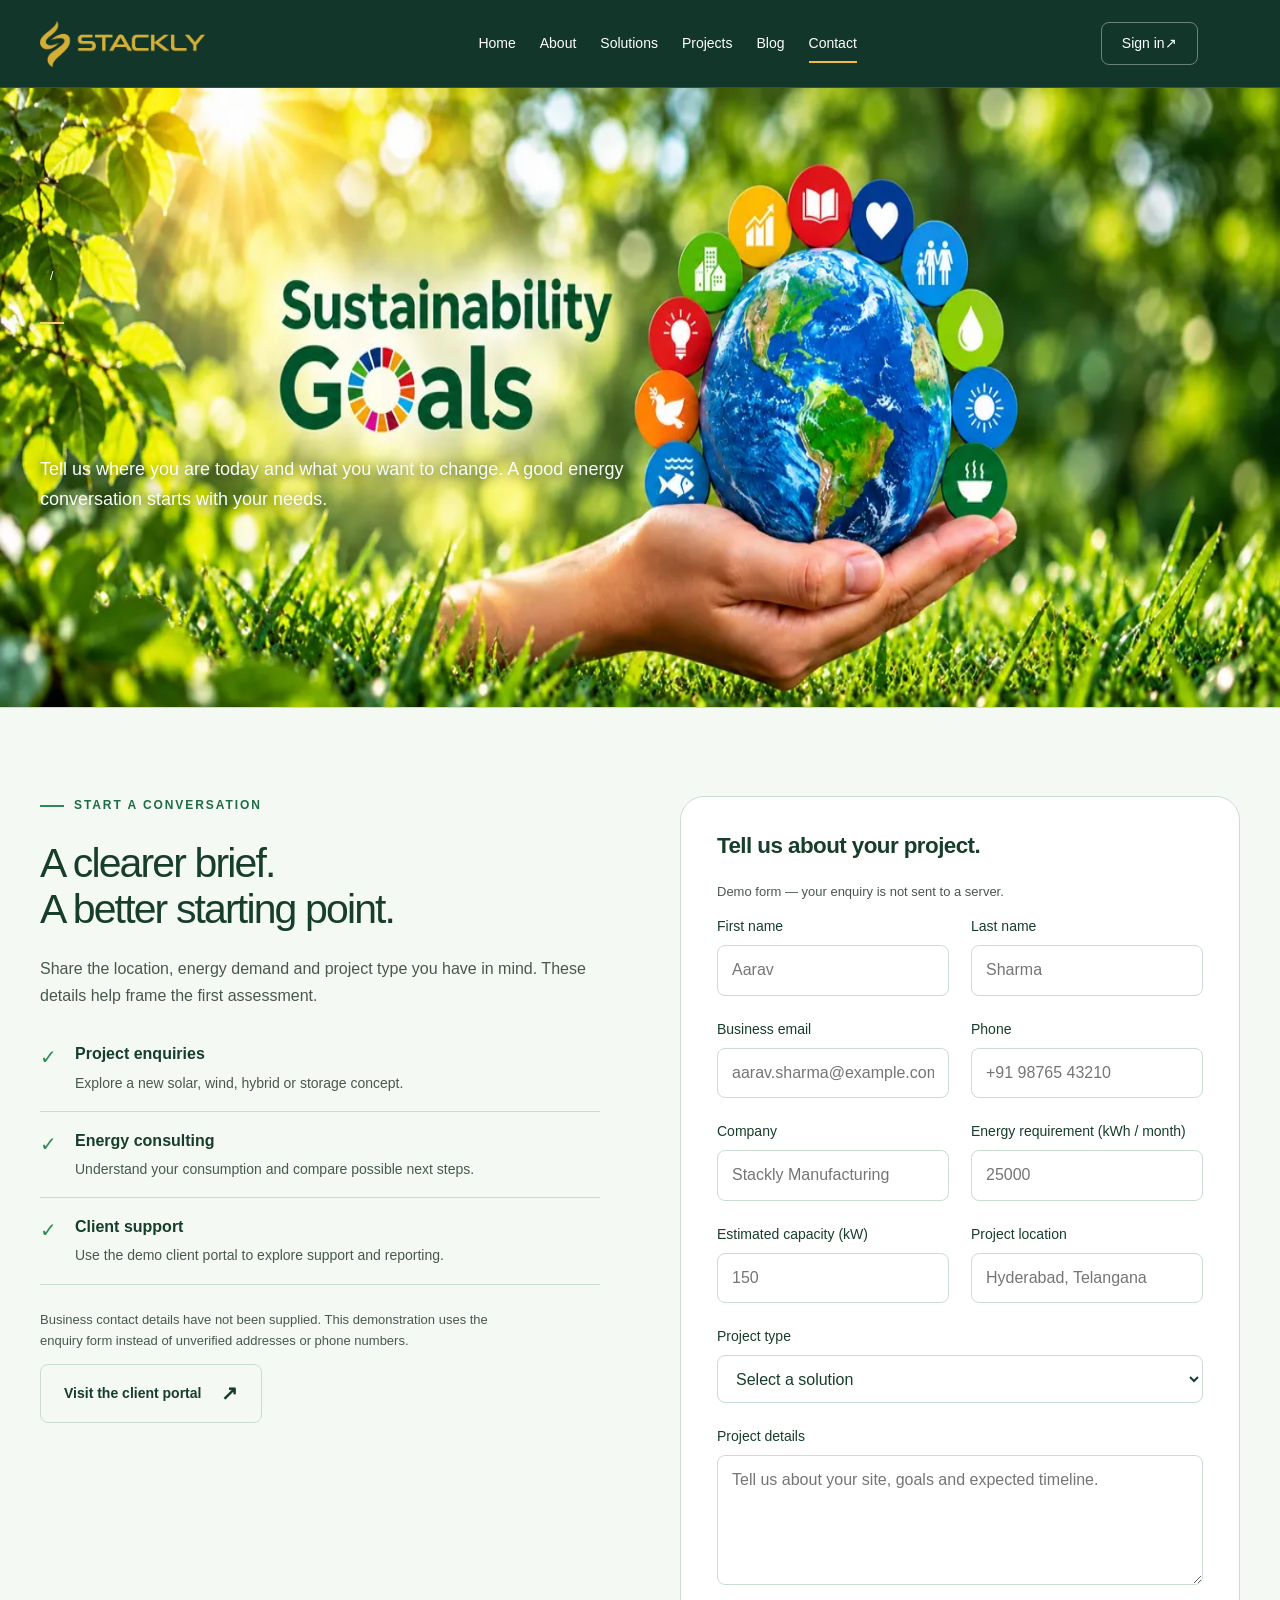
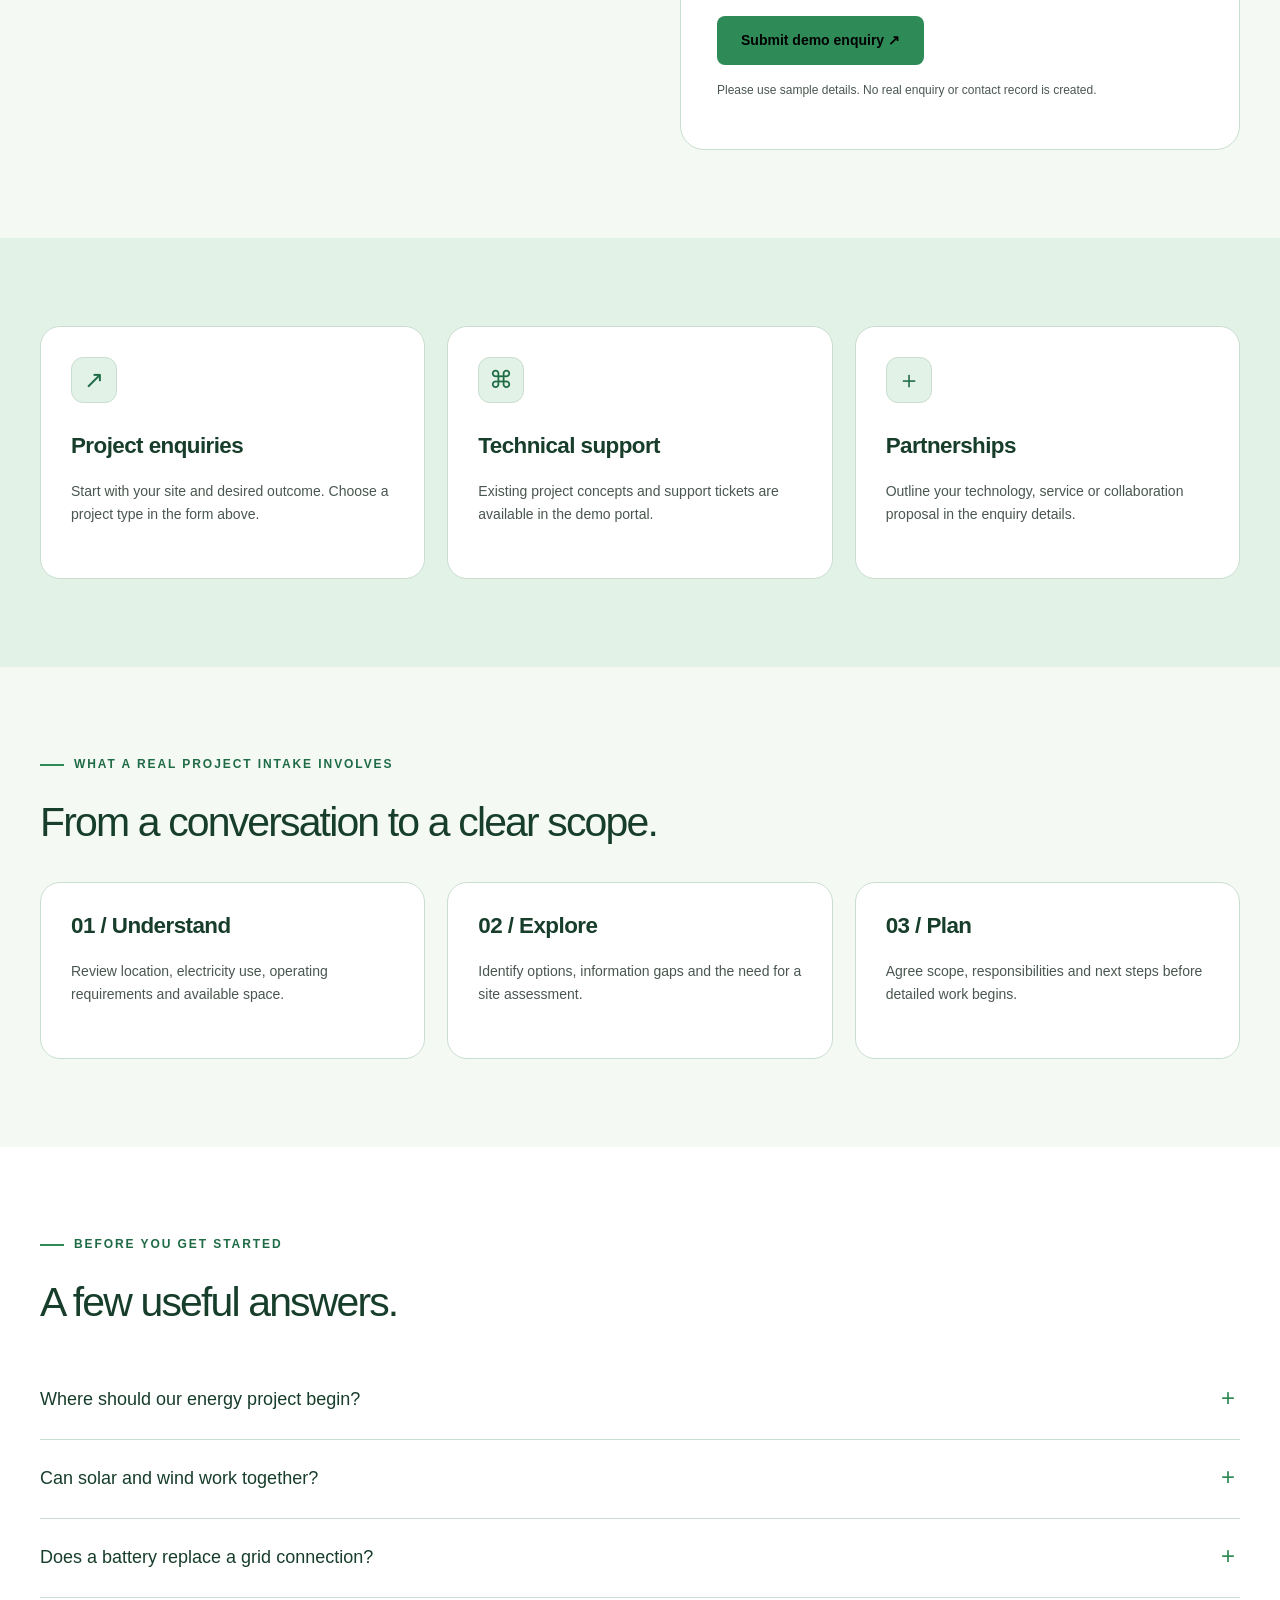
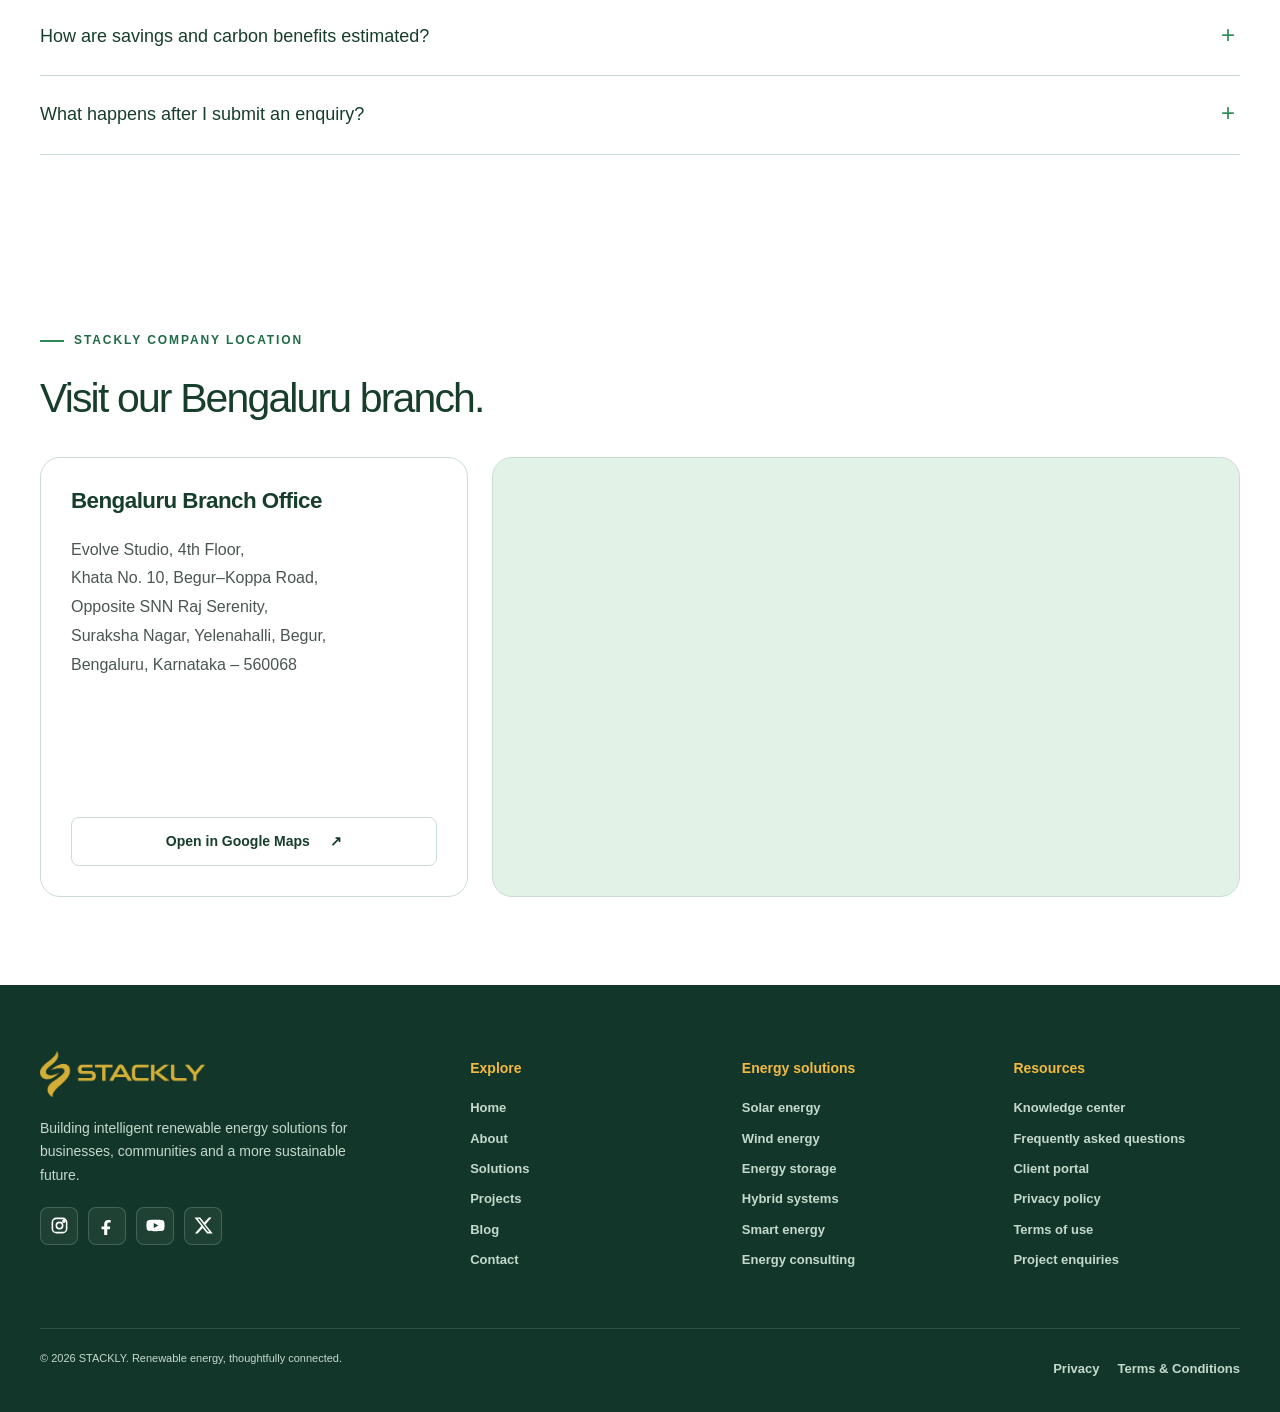
==== contact.html @ 45eed7c0 "Add files via upload" ====
<!doctype html>
<html lang="en">
  <head>
    <meta charset="utf-8" />
    <meta name="viewport" content="width=device-width,initial-scale=1" />
    <meta name="theme-color" content="#12372A" />
    <meta
      name="description"
      content="STACKLY renewable energy &mdash; solar, wind, battery storage and smart energy solutions for businesses and communities."
    />
    <title>Start your clean energy conversation | STACKLY Energy</title>
    <link rel="stylesheet" href="styles.css" />
    <script src="data.js" defer></script>
    <script src="images.js" defer></script>
    <script src="app.js" defer></script>
  </head>
  <body data-page="contact">
    <a class="skip" href="#main">Skip to content</a>
    <header class="navbar">
      <div class="container nav-inner">
        <a class="brand" href="index.html" aria-label="STACKLY Home"
          ><span class="brand-mark"></span>STACKLY<span
            style="color: var(--gold)"
            >.</span
          ></a
        ><button
          class="menu-toggle"
          aria-label="Open navigation"
          aria-expanded="false"
          aria-controls="nav-links"
        >
          &#9776;
        </button>
        <nav class="nav-links" id="nav-links" aria-label="Main navigation">
          <a href="index.html">Home</a><a href="about.html">About</a
          ><a href="solutions.html">Solutions</a
          ><a href="projects.html">Projects</a><a href="blog.html">Blog</a
          ><a href="contact.html" class="active" aria-current="page">Contact</a
          ><a class="nav-sign" href="signin.html"
            >Sign in <span aria-hidden="true">&#8599;</span></a
          >
        </nav>
      </div>
    </header>
    <main id="main">
      <section class="page-hero">
        <div class="container">
          <div class="breadcrumb">
            <a href="index.html"></a><span>/</span><span></span>
          </div>
          <div class="eyebrow"></div>
          <h1><br /></h1>
          <p>
            Tell us where you are today and what you want to change. A good
            energy conversation starts with your needs.
          </p>
        </div>
      </section>
      <section class="section reveal" id="enquiry">
        <div class="container">
          <div class="split" style="align-items: start">
            <div>
              <div class="eyebrow">Start a conversation</div>
              <h2>A clearer brief.<br />A better starting point.</h2>
              <p>
                Share the location, energy demand and project type you have in
                mind. These details help frame the first assessment.
              </p>
              <ul class="benefit-list">
                <li>
                  <span aria-hidden="true">&#10003;</span>
                  <div>
                    <strong>Project enquiries</strong>
                    <p>Explore a new solar, wind, hybrid or storage concept.</p>
                  </div>
                </li>
                <li>
                  <span aria-hidden="true">&#10003;</span>
                  <div>
                    <strong>Energy consulting</strong>
                    <p>
                      Understand your consumption and compare possible next
                      steps.
                    </p>
                  </div>
                </li>
                <li>
                  <span aria-hidden="true">&#10003;</span>
                  <div>
                    <strong>Client support</strong>
                    <p>
                      Use the demo client portal to explore support and
                      reporting.
                    </p>
                  </div>
                </li>
              </ul>
              <p class="small" style="margin-top: 24px">
                Business contact details have not been supplied. This
                demonstration uses the enquiry form instead of unverified
                addresses or phone numbers.
              </p>
              <a class="btn secondary" href="signin.html"
                >Visit the client portal<span class="arrow" aria-hidden="true"
                  >&#8599;</span
                ></a
              >
            </div>
            <form class="form-panel validate-form" id="enquiry-form" novalidate>
              <h3>Tell us about your project.</h3>
              <p class="small">
                Demo form &mdash; your enquiry is not sent to a server.
              </p>
              <div class="form-grid">
                <div class="field">
                  <label for="contact-first">First name</label
                  ><input
                    id="contact-first"
                    name="first"
                    type="text"
                    placeholder="Aarav"
                    required
                    aria-describedby="error-first"
                  />
                  <div class="field-error" id="error-first"></div>
                </div>
                <div class="field">
                  <label for="contact-last">Last name</label
                  ><input
                    id="contact-last"
                    name="last"
                    type="text"
                    placeholder="Sharma"
                    required
                    aria-describedby="error-last"
                  />
                  <div class="field-error" id="error-last"></div>
                </div>
                <div class="field">
                  <label for="contact-email">Business email</label
                  ><input
                    id="contact-email"
                    name="email"
                    type="email"
                    placeholder="aarav.sharma@example.com"
                    required
                    aria-describedby="error-email"
                  />
                  <div class="field-error" id="error-email"></div>
                </div>
                <div class="field">
                  <label for="contact-phone">Phone</label
                  ><input
                    id="contact-phone"
                    name="phone"
                    type="tel"
                    placeholder="+91 98765 43210"
                    required
                    aria-describedby="error-phone"
                  />
                  <div class="field-error" id="error-phone"></div>
                </div>
                <div class="field">
                  <label for="contact-company">Company</label
                  ><input
                    id="contact-company"
                    name="company"
                    type="text"
                    placeholder="Stackly Manufacturing"
                    required
                    aria-describedby="error-company"
                  />
                  <div class="field-error" id="error-company"></div>
                </div>
                <div class="field">
                  <label for="contact-requirement"
                    >Energy requirement (kWh / month)</label
                  ><input
                    id="contact-requirement"
                    name="requirement"
                    type="number"
                    required
                    min="0.1"
                    step="any"
                    placeholder="25000"
                    aria-describedby="error-requirement"
                  />
                  <div class="field-error" id="error-requirement"></div>
                </div>
                <div class="field">
                  <label for="contact-capacity">Estimated capacity (kW)</label
                  ><input
                    id="contact-capacity"
                    name="capacity"
                    type="number"
                    required
                    min="0.1"
                    step="any"
                    placeholder="150"
                    aria-describedby="error-capacity"
                  />
                  <div class="field-error" id="error-capacity"></div>
                </div>
                <div class="field">
                  <label for="contact-location">Project location</label
                  ><input
                    id="contact-location"
                    name="location"
                    type="text"
                    placeholder="Hyderabad, Telangana"
                    required
                    aria-describedby="error-location"
                  />
                  <div class="field-error" id="error-location"></div>
                </div>
                <div class="field full">
                  <label for="project-type">Project type</label
                  ><select
                    id="project-type"
                    name="type"
                    required
                    aria-describedby="error-type"
                  >
                    <option value="">Select a solution</option>
                    <option>Solar Energy</option>
                    <option>Wind Energy</option>
                    <option>Energy Storage</option>
                    <option>Hybrid Energy</option>
                    <option>EV Charging</option>
                    <option>Energy Consulting</option>
                  </select>
                  <div class="field-error" id="error-type"></div>
                </div>
                <div class="field full">
                  <label for="contact-message">Project details</label
                  ><textarea
                    id="contact-message"
                    name="message"
                    required
                    minlength="10"
                    placeholder="Tell us about your site, goals and expected timeline."
                    aria-describedby="error-message"
                  ></textarea>
                  <div class="field-error" id="error-message"></div>
                </div>
              </div>
              <button class="btn" type="submit">Submit demo enquiry &#8599;</button>
              <div class="form-status" role="status"></div>
              <p class="form-note">
                Please use sample details. No real enquiry or contact record is
                created.
              </p>
            </form>
          </div>
        </div>
      </section>
      <section class="section alt reveal">
        <div class="container">
          <div class="grid">
            <article class="card">
              <div class="icon-box" aria-hidden="true">&#8599;</div>
              <h3>Project enquiries</h3>
              <p>
                Start with your site and desired outcome. Choose a project type
                in the form above.
              </p>
            </article>
            <article class="card">
              <div class="icon-box" aria-hidden="true">&#8984;</div>
              <h3>Technical support</h3>
              <p>
                Existing project concepts and support tickets are available in
                the demo portal.
              </p>
            </article>
            <article class="card">
              <div class="icon-box" aria-hidden="true">＋</div>
              <h3>Partnerships</h3>
              <p>
                Outline your technology, service or collaboration proposal in
                the enquiry details.
              </p>
            </article>
          </div>
        </div>
      </section>
      <section class="section reveal">
        <div class="container">
          <div class="section-head">
            <div>
              <div class="eyebrow">What a real project intake involves</div>
              <h2>From a conversation to a clear scope.</h2>
            </div>
          </div>
          <div class="grid">
            <article class="card">
              <h3>01 / Understand</h3>
              <p>
                Review location, electricity use, operating requirements and
                available space.
              </p>
            </article>
            <article class="card">
              <h3>02 / Explore</h3>
              <p>
                Identify options, information gaps and the need for a site
                assessment.
              </p>
            </article>
            <article class="card">
              <h3>03 / Plan</h3>
              <p>
                Agree scope, responsibilities and next steps before detailed
                work begins.
              </p>
            </article>
          </div>
        </div>
      </section>
      <section class="section white reveal">
        <div class="container">
          <div class="section-head">
            <div>
              <div class="eyebrow">Before you get started</div>
              <h2>A few useful answers.</h2>
            </div>
          </div>
          <div class="faq" id="faqs">
            <details>
              <summary>Where should our energy project begin?</summary>
              <p>
                Start with your location, twelve months of electricity bills, an
                outline of operations and available rooftop or land area. An
                assessment can then compare demand, generation potential and
                connection constraints.
              </p>
            </details>
            <details>
              <summary>Can solar and wind work together?</summary>
              <p>
                Yes. Their production profiles can complement each other,
                depending on the site. A hybrid assessment considers hourly
                generation and demand, grid access and whether storage adds
                useful flexibility.
              </p>
            </details>
            <details>
              <summary>Does a battery replace a grid connection?</summary>
              <p>
                Not automatically. Backup duration depends on usable energy, the
                connected load and recharge opportunities. Critical loads, power
                quality and system protection need a dedicated design.
              </p>
            </details>
            <details>
              <summary>How are savings and carbon benefits estimated?</summary>
              <p>
                Savings depend on production, self-consumption, tariffs, losses
                and operating costs. Carbon estimates require a stated emissions
                factor and reporting boundary. Our on-page calculator is
                illustrative and does not replace a site-specific study.
              </p>
            </details>
            <details>
              <summary>What happens after I submit an enquiry?</summary>
              <p>
                This website is a demonstration. The form validates your entries
                and clears after a successful demo submission; it does not send
                an enquiry to a server. No real project request is created.
              </p>
            </details>
          </div>
        </div>
      </section>
      <section class="section white reveal" id="company-location">
        <div class="container">
          <div class="section-head">
            <div>
              <div class="eyebrow">STACKLY company location</div>
              <h2>Visit our Bengaluru branch.</h2>
            </div>
          </div>
          <div class="location-grid">
            <article class="card location-card">
              <h3>Bengaluru Branch Office</h3>
              <address>
                Evolve Studio, 4th Floor,<br />
                Khata No. 10, Begur&ndash;Koppa Road,<br />
                Opposite SNN Raj Serenity,<br />
                Suraksha Nagar, Yelenahalli, Begur,<br />
                Bengaluru, Karnataka &ndash; 560068
              </address>
              <a
                class="btn secondary"
                href="https://www.google.com/maps/search/?api=1&query=Evolve+Studio+Begur+Koppa+Road+Bengaluru+560068"
                target="_blank"
                rel="noopener noreferrer"
                >Open in Google Maps <span aria-hidden="true">&#8599;</span></a
              >
            </article>
            <div class="map-frame">
              <iframe
                title="Map showing STACKLY Bengaluru branch"
                src="https://www.google.com/maps?q=Evolve+Studio%2C+Begur-Koppa+Road%2C+Bengaluru+560068&output=embed"
                loading="lazy"
                referrerpolicy="no-referrer-when-downgrade"
                allowfullscreen
              ></iframe>
            </div>
          </div>
        </div>
      </section>
    </main>
    <footer class="footer">
      <div class="container">
        <div class="footer-grid">
          <div>
            <a class="brand" href="index.html"
              ><span class="brand-mark"></span>STACKLY<span
                style="color: var(--gold)"
                >.</span
              ></a
            >
            <p>
              Building intelligent renewable energy solutions for businesses,
              communities and a more sustainable future.
            </p>
            <!--<a class="text-link" href="contact.html"
              >Let�s talk clean energy ?</a
            >-->
          </div>
          <div>
            <h4>Explore</h4>
            <a href="index.html">Home</a><a href="about.html">About</a
            ><a href="solutions.html">Solutions</a
            ><a href="projects.html">Projects</a><a href="blog.html">Blog</a
            ><a href="contact.html">Contact</a
            ><!--<a href="sustainability.html">Sustainability</a>-->
          </div>
          <div>
            <h4>Energy solutions</h4>
            <a href="404.html">Solar energy</a
            ><a href="404.html">Wind energy</a
            ><a href="404.html">Energy storage</a
            ><a href="404.html">Hybrid systems</a
            ><a href="404.html">Smart energy</a
            ><a href="404.html">Energy consulting</a
            ><!--<a href="404.html">EV infrastructure</a>-->
          </div>
          <div>
            <h4>Resources</h4>
            <a href="404.html">Knowledge center</a
            ><a href="404.html">Frequently asked questions</a
            ><a href="404.html">Client portal</a
            ><a href="404.html">Privacy policy</a
            ><a href="404.html">Terms of use</a
            ><a href="404.html">Project enquiries</a>
          </div>
        </div>
        <div class="footer-bottom">
          <span>&copy; 2026 STACKLY. Renewable energy, thoughtfully connected.</span
          ><span class="footer-legal"><a href="404.html">Privacy</a><a href="404.html">Terms &amp; Conditions</a></span>
        </div>
      </div>
    </footer>
    <dialog id="detail-dialog" aria-labelledby="dialog-title">
      <button class="close-dialog" aria-label="Close dialog">&times;</button>
      <div id="dialog-content"></div>
    </dialog>
    <button class="to-top" aria-label="Back to top">&#8593;</button>
  </body>
</html>
---- styles.css ----
﻿:root {
  --forest: #12372a;
  --bg: #f4f9f4;
  --mint: #e3f2e7;
  --white: #ffffff;
  --primary: #2e8b57;
  --hover: #1f6b45;
  --gold: #f4b942;
  --heading: #173d2b;
  --text: #4a5750;
  --border: #c9ddd0;
  --radius: 20px;
}
* {
  box-sizing: border-box;
}
html {
  scroll-behavior: smooth;
  scroll-padding-top: 110px;
}
body {
  margin: 0;
  background: var(--bg);
  color: var(--text);
  font-family: Inter, Arial, Helvetica, sans-serif;
  font-size: 16px;
  line-height: 1.65;
}
h1,
h2,
h3,
h4,
p {
  margin-top: 0;
}
h1,
h2,
h3,
h4 {
  color: var(--heading);
  line-height: 1.13;
  letter-spacing: -0.045em;
}
h1 {
  font-size: clamp(2.7rem, 5.6vw, 5.4rem);
  font-weight: 500;
  margin-bottom: 26px;
}
h2 {
  font-size: clamp(2rem, 3.2vw, 3.25rem);
  font-weight: 500;
  margin-bottom: 24px;
}
h3 {
  font-size: 1.4rem;
  letter-spacing: -0.025em;
}
h4 {
  font-size: 1.1rem;
}
p {
  max-width: 68ch;
}
a {
  color: inherit;
  text-decoration: none;
}
button,
input,
select,
textarea {
  font: inherit;
}
button,
a,
input,
select,
textarea {
  -webkit-tap-highlight-color: transparent;
}
button {
  cursor: pointer;
}
button:disabled {
  cursor: default;
  opacity: 0.6;
}
a,
button {
  touch-action: manipulation;
}
button:focus-visible,
a:focus-visible {
  outline: 3px solid var(--gold);
  outline-offset: 4px;
}
input:focus,
select:focus,
textarea:focus {
  outline: none;
  box-shadow: none;
}
button {
  color: inherit;
}
svg {
  display: block;
}
::selection {
  background: var(--gold);
  color: var(--forest);
}
.container {
  width: min(1280px, calc(100% - 80px));
  margin: auto;
}
.skip {
  position: fixed;
  top: -100px;
  left: 20px;
  z-index: 100;
  background: white;
  padding: 10px;
}
.skip:focus {
  top: 10px;
}
.navbar {
  height: 88px;
  background: var(--forest);
  color: white;
  position: sticky;
  top: 0;
  z-index: 40;
  border-bottom: 1px solid #ffffff20;
  transition: box-shadow 0.3s;
}
.navbar.scrolled {
  box-shadow: 0 8px 30px #12372a24;
}
.nav-inner {
  height: 100%;
  display: flex;
  align-items: center;
  justify-content: space-between;
  gap: 28px;
  position: relative;
}
.brand {
  display: inline-flex;
  align-items: center;
  gap: 0;
  font-size: 0;
  font-weight: 800;
  letter-spacing: 0;
  white-space: nowrap;
  color: var(--gold);
  background: transparent;
}
.brand-mark {
  width: 168px;
  height: 46px;
  flex: 0 0 auto;
  background: url("images/stackly-logo-gold.webp") left center / contain no-repeat;
}
.nav-links {
  display: flex;
  gap: 28px;
  align-items: center;
  flex: 1;
  justify-content: center;
  font-size: 14px;
  min-width: 0;
}
.nav-links > a {
  position: relative;
  padding: 12px 0;
}
.nav-links > a:not(.nav-sign)::after {
  content: "";
  position: absolute;
  bottom: 4px;
  left: 0;
  right: 100%;
  height: 2px;
  background: var(--gold);
  transition: right 0.2s;
}
.nav-links > a:hover::after,
.nav-links > a.active::after {
  right: 0;
}
.nav-sign {
  border: 1px solid #ffffff60;
  border-radius: 8px;
  padding: 9px 20px !important;
  margin-left: auto;
}
.menu-toggle {
  display: none;
  background: none;
  border: 1px solid #ffffff70;
  border-radius: 8px;
  color: white;
  padding: 7px 13px;
  font-size: 22px;
  line-height: 1;
}
.eyebrow {
  display: flex;
  align-items: center;
  gap: 10px;
  font-size: 12px;
  letter-spacing: 0.16em;
  font-weight: 700;
  text-transform: uppercase;
  color: var(--hover);
  margin-bottom: 24px;
}
.eyebrow:before {
  content: "";
  width: 24px;
  height: 2px;
  background: var(--primary);
}
.hero {
  padding: 78px 0 66px;
  position: relative;
  overflow: hidden;
}
.hero-grid {
  display: grid;
  grid-template-columns: 1.12fr 1fr;
  gap: 60px;
  align-items: center;
}
.hero h1 em {
  font-style: normal;
  color: var(--primary);
}
.hero-copy > p {
  max-width: 480px;
  font-size: 17px;
}
.hero-actions {
  display: flex;
  gap: 14px;
  flex-wrap: wrap;
  margin: 32px 0;
}
.btn {
  display: inline-flex;
  align-items: center;
  justify-content: center;
  gap: 20px;
  min-height: 48px;
  padding: 12px 23px;
  border-radius: 8px;
  border: 1px solid transparent;
  background: var(--primary);
  color: #000000;
  font-weight: 700;
  font-size: 14px;
  transition:
    background 0.2s,
    transform 0.2s;
}
.btn:hover {
  background: var(--hover);
  color: white;
}
.btn .arrow {
  transition: transform 0.2s;
  font-size: 20px;
}
.btn:hover .arrow {
  transform: translateX(3px);
}
.btn.secondary {
  background: transparent;
  border-color: var(--border);
  color: var(--heading);
}
.btn.secondary:hover {
  background: var(--mint);
}
.btn.gold {
  background: var(--gold);
  color: var(--forest);
}
.btn.small {
  padding: 8px 15px;
  min-height: 42px;
}
.text-link {
  display: inline-flex;
  gap: 12px;
  align-items: center;
  color: var(--heading);
  font-weight: 700;
  font-size: 14px;
  min-height: 44px;
}
.text-link:hover {
  text-decoration: underline;
  text-underline-offset: 6px;
}
.hero-note {
  display: flex;
  gap: 16px;
  align-items: center;
  font-size: 12px;
}
.tiny-squares {
  display: flex;
}
.tiny-squares span {
  width: 28px;
  height: 28px;
  display: grid;
  place-items: center;
  border: 2px solid var(--bg);
  margin-left: -5px;
  background: var(--mint);
  border-radius: 50%;
  color: var(--hover);
  font-weight: bold;
}
.muted {
  color: var(--text);
}
.small {
  font-size: 13px;
}
.diagram-shell {
  position: relative;
  padding: 28px 24px 20px;
  border: 1px solid var(--border);
  border-radius: 28px;
  background: linear-gradient(135deg, #ffffffdd, #e3f2e7);
  box-shadow: 0 25px 55px #12372a0b;
  min-height: 440px;
}
.diagram-shell:before {
  content: "";
  position: absolute;
  inset: 0;
  border-radius: 28px;
  background-image:
    linear-gradient(#12372a06 1px, transparent 1px),
    linear-gradient(90deg, #12372a06 1px, transparent 1px);
  background-size: 28px 28px;
  pointer-events: none;
}
.diagram-top {
  position: relative;
  display: flex;
  justify-content: space-between;
  align-items: center;
  gap: 10px;
  font-size: 12px;
  letter-spacing: 0.07em;
  color: var(--heading);
}
.tag {
  display: inline-flex;
  padding: 4px 10px;
  border: 1px solid var(--border);
  border-radius: 30px;
  font-size: 12px;
  background: var(--bg);
  color: var(--heading);
  letter-spacing: 0;
}
.flow-graph {
  position: relative;
  min-height: 270px;
  display: grid;
  grid-template-columns: 1fr 1.1fr 1fr;
  align-items: center;
  gap: 18px;
}
.flow-col {
  display: grid;
  gap: 36px;
}
.energy-node {
  position: relative;
  text-align: center;
  border: 1px solid var(--border);
  border-radius: 14px;
  background: white;
  padding: 15px 8px;
  color: var(--heading);
  z-index: 2;
  font-size: 12px;
  box-shadow: 0 5px 12px #12372a05;
}
.energy-node strong {
  display: block;
  font-size: 15px;
  margin: 4px 0 0;
}
.node-icon {
  font-size: 25px;
  line-height: 1.1;
  color: var(--primary);
  font-family: Arial, sans-serif;
}
.energy-node.center {
  background: var(--forest);
  color: white;
  padding: 25px 8px;
  box-shadow:
    0 0 0 8px #12372a08,
    0 0 0 18px #12372a04;
}
.energy-node.center .node-icon {
  color: var(--gold);
}
.connector {
  position: absolute;
  left: 20%;
  right: 20%;
  height: 1px;
  background: var(--primary);
  top: 50%;
}
.connector:after {
  content: "";
  position: absolute;
  width: 7px;
  height: 7px;
  border-radius: 50%;
  background: var(--gold);
  top: -3px;
  animation: travel 4s linear infinite;
}
.connector.branch {
  transform: rotate(28deg);
}
.connector.branch2 {
  transform: rotate(-28deg);
}
@keyframes travel {
  from {
    left: 0;
  }
  to {
    left: 100%;
  }
}
.diagram-bottom {
  position: relative;
  display: grid;
  grid-template-columns: repeat(3, minmax(0, 1fr));
  padding-top: 18px;
  border-top: 1px solid var(--border);
  gap: 12px;
}
.diagram-bottom strong {
  display: block;
  color: var(--heading);
  font-size: 23px;
  font-weight: 500;
}
.diagram-bottom span {
  font-size: 11px;
}
.pause {
  border: 0;
  background: transparent;
  padding: 8px;
  color: var(--text);
  font-size: 12px;
  min-height: 36px;
}
.motion-paused * {
  animation-play-state: paused !important;
}
.sample-label {
  font-size: 11px;
  letter-spacing: 0.04em;
  color: var(--text);
}
.metrics-strip {
  border-top: 1px solid var(--border);
  border-bottom: 1px solid var(--border);
  background: white;
  padding: 32px 0;
}
.metrics-row {
  display: grid;
  grid-template-columns: repeat(5, minmax(0, 1fr));
  gap: 20px;
}
.metric-stat {
  border-right: 1px solid var(--border);
  padding-right: 16px;
}
.metric-stat:last-child {
  border: 0;
}
.metric-stat strong {
  font-size: clamp(1.6rem, 2.8vw, 2.7rem);
  font-weight: 500;
  line-height: 1.3;
  letter-spacing: -0.05em;
  color: var(--heading);
}
.metric-stat .unit {
  font-size: 17px;
  color: var(--primary);
  letter-spacing: -0.02em;
}
.metric-stat p {
  font-size: 12px;
  margin: 6px 0 0;
}
.section {
  padding: 88px 0;
  position: relative;
  transition:
    background-color 0.25s ease,
    box-shadow 0.25s ease;
}
.section:hover {
  box-shadow:
    inset 0 1px 0 #ffffff80,
    inset 0 -1px 0 #12372a12;
}
.section.alt {
  background: var(--mint);
}
.section.white {
  background: white;
}
.section.dark,
.dark {
  background: var(--forest);
  color: #d7e6dd;
}
.dark h2,
.dark h3,
.dark h4,
.dark strong,
.dark .eyebrow,
.dark .text-link {
  color: white;
}
.dark .eyebrow:before {
  background: var(--gold);
}
.section-head {
  display: flex;
  justify-content: space-between;
  gap: 32px;
  align-items: end;
  margin-bottom: 36px;
}
.section-head h2 {
  margin-bottom: 0;
  max-width: 700px;
}
.section-head > p {
  max-width: 360px;
  font-size: 14px;
  margin-bottom: 4px;
}
.grid {
  display: grid;
  grid-template-columns: repeat(3, minmax(0, 1fr));
  gap: 22px;
}
.grid.two {
  grid-template-columns: repeat(2, minmax(0, 1fr));
}
.grid.four {
  grid-template-columns: repeat(4, minmax(0, 1fr));
}
.card {
  background: white;
  border: 1px solid var(--border);
  border-radius: var(--radius);
  padding: 30px;
  min-width: 0;
  transition:
    transform 0.2s,
    box-shadow 0.2s,
    border-color 0.2s;
  display: flex;
  flex-direction: column;
}
.card:hover {
  transform: translateY(-4px);
  border-color: #8eb79b;
  box-shadow: 0 14px 30px #12372a0a;
}
.card:hover .icon-box {
  transform: translateY(-2px) scale(1.04);
  background: #d7eadc;
  border-color: #8eb79b;
}
.card p {
  font-size: 14px;
  margin-bottom: 22px;
}
.card .text-link {
  margin-top: auto;
}
.icon-box {
  width: 46px;
  height: 46px;
  display: grid;
  place-items: center;
  background: var(--mint);
  border: 1px solid var(--border);
  color: var(--hover);
  border-radius: 12px;
  font-size: 24px;
  margin-bottom: 30px;
  transition:
    transform 0.2s ease,
    background-color 0.2s ease,
    border-color 0.2s ease;
}
.bento {
  display: grid;
  grid-template-columns: repeat(3, minmax(0, 1fr));
  gap: 20px;
}
.bento .feature {
  grid-column: span 2;
  background: var(--forest);
  color: #cbdcd1;
  display: grid;
  grid-template-columns: 1.2fr 1fr;
  gap: 30px;
  padding: 36px;
}
.bento .feature h3 {
  font-size: 2.1rem;
  color: white;
}
.bento .feature .text-link {
  color: var(--gold);
}
.bento .feature .icon-box {
  background: #ffffff10;
  color: var(--gold);
  border-color: #ffffff25;
}
.solar-data {
  align-self: center;
  border-left: 1px solid #ffffff30;
  padding-left: 30px;
}
.solar-data strong {
  font-size: 50px;
  line-height: 1.1;
  color: var(--gold);
  font-weight: 400;
  display: block;
}
.solar-data p {
  color: #cbdcd1;
  margin: 10px 0 20px;
}
.mini-bars {
  display: flex;
  gap: 6px;
  align-items: end;
  height: 70px;
}
.mini-bars i {
  display: block;
  background: #82b194;
  width: 100%;
  border-radius: 3px 3px 0 0;
  transform-origin: bottom;
}
.mini-bars i:nth-child(3n) {
  background: var(--gold);
}
.split {
  display: grid;
  grid-template-columns: 1fr 1fr;
  gap: 80px;
  align-items: center;
}
.big-statement {
  font-size: clamp(1.9rem, 3.3vw, 3.3rem);
  line-height: 1.3;
  letter-spacing: -0.04em;
  color: var(--heading);
}
.benefit-list {
  list-style: none;
  padding: 0;
  margin: 0;
}
.benefit-list li {
  padding: 16px 0;
  border-bottom: 1px solid var(--border);
  display: flex;
  align-items: start;
  gap: 18px;
}
.benefit-list li span {
  color: var(--primary);
  font-size: 20px;
}
.benefit-list strong {
  display: block;
  color: var(--heading);
  font-size: 16px;
}
.benefit-list p {
  margin: 4px 0 0;
  font-size: 14px;
}
.timeline {
  display: grid;
  grid-template-columns: repeat(7, minmax(0, 1fr));
  gap: 0;
  margin-top: 45px;
}
.step {
  padding: 0 20px 0 0;
  border-top: 1px solid var(--border);
  position: relative;
  transition:
    background-color 0.2s ease,
    border-color 0.2s ease,
    box-shadow 0.2s ease,
    padding-left 0.2s ease,
    transform 0.2s ease;
}
.step:hover {
  transform: translateY(-4px);
  padding-left: 14px;
  border-color: #8eb79b;
  background: #ffffff99;
  box-shadow: 0 14px 28px #12372a0d;
}
.step:before {
  content: "";
  width: 9px;
  height: 9px;
  background: var(--primary);
  border-radius: 50%;
  position: absolute;
  top: -5px;
  transition:
    background-color 0.2s ease,
    box-shadow 0.2s ease,
    transform 0.2s ease;
}
.step:hover:before {
  background: var(--gold);
  box-shadow: 0 0 0 6px #f4b94224;
  transform: scale(1.2);
}
.step b {
  display: block;
  color: var(--primary);
  margin: 22px 0 16px;
  font-size: 13px;
  transition: color 0.2s ease;
}
.step:hover b {
  color: var(--hover);
}
.step h3 {
  font-size: 16px;
  letter-spacing: -0.02em;
  line-height: 1.3;
  transition: color 0.2s ease;
}
.step:hover h3 {
  color: var(--primary);
}
.step p {
  font-size: 12px;
}
.spec {
  border-left: 3px solid var(--primary);
  padding: 16px 22px;
  background: white;
  margin-bottom: 14px;
  border-radius: 0 10px 10px 0;
}
.spec strong {
  color: var(--heading);
  display: block;
}
.spec p {
  font-size: 14px;
  margin: 5px 0 0;
}
.numbers-panel {
  border: 1px solid var(--border);
  border-radius: 24px;
  padding: 36px;
  background: white;
  transition:
    transform 0.22s ease,
    box-shadow 0.22s ease,
    border-color 0.22s ease;
}
.numbers-panel:hover {
  transform: translateY(-4px);
  border-color: #8eb79b;
  box-shadow: 0 16px 34px #12372a12;
}
.number-xl {
  font-size: clamp(4rem, 8vw, 7rem);
  line-height: 1.1;
  letter-spacing: -0.07em;
  color: var(--heading);
}
.number-xl small {
  font-size: 0.27em;
  letter-spacing: -0.02em;
}
.ring {
  --value: 78;
  width: 190px;
  height: 190px;
  border-radius: 50%;
  background: conic-gradient(var(--gold) calc(var(--value) * 1%), #ffffff20 0);
  display: grid;
  place-items: center;
  margin: 16px auto;
}
.ring:before {
  content: attr(data-value);
  width: 158px;
  height: 158px;
  background: var(--forest);
  border-radius: 50%;
  display: grid;
  place-items: center;
  color: white;
  font-size: 40px;
  letter-spacing: -2px;
}
.storage-panel {
  padding: 40px;
  border-radius: 24px;
  background: var(--forest);
  color: #d4e4d9;
  text-align: center;
  transition:
    transform 0.22s ease,
    box-shadow 0.22s ease;
}
.storage-panel:hover {
  transform: translateY(-4px);
  box-shadow: 0 18px 36px #12372a24;
}
.storage-panel h3 {
  color: white;
}
.industries {
  display: grid;
  grid-template-columns: repeat(3, minmax(0, 1fr));
  column-gap: 40px;
}
.industry {
  display: flex;
  justify-content: space-between;
  gap: 15px;
  padding: 24px 0;
  border-bottom: 1px solid var(--border);
  color: var(--heading);
}
.industry span {
  color: var(--primary);
}
.progress-row {
  margin: 22px 0;
}
.progress-label {
  display: flex;
  justify-content: space-between;
  gap: 20px;
  font-size: 14px;
  margin-bottom: 8px;
}
.progress-track {
  height: 6px;
  border-radius: 6px;
  background: var(--border);
  overflow: hidden;
}
.progress-track i {
  display: block;
  background: var(--primary);
  height: 100%;
  border-radius: 6px;
  transform-origin: left;
}
.dark .progress-track {
  background: #ffffff20;
}
.dark .progress-track i {
  background: var(--gold);
}
.project-card {
  border-radius: 16px;
  border-top: 3px solid var(--primary);
}
.project-card .capacity {
  font-size: 46px;
  letter-spacing: -2px;
  color: var(--heading);
  line-height: 1.2;
  margin: 22px 0 10px;
}
.project-card .capacity small {
  font-size: 17px;
  letter-spacing: 0;
}
.project-card .tag {
  align-self: start;
}
.project-meta {
  display: grid;
  grid-template-columns: 1fr 1fr;
  gap: 14px;
  border-top: 1px solid var(--border);
  padding-top: 18px;
  margin-top: 10px;
  margin-bottom: 20px;
}
.project-meta span {
  display: block;
  font-size: 11px;
}
.project-meta strong {
  font-size: 13px;
  color: var(--heading);
  font-weight: 500;
}
.quote {
  font-size: clamp(1.6rem, 2.6vw, 2.6rem);
  line-height: 1.4;
  letter-spacing: -0.035em;
  color: var(--heading);
  max-width: 950px;
  margin: 26px auto;
  text-align: center;
}
.quote-symbol {
  font-family: Georgia, serif;
  font-size: 90px;
  line-height: 0.6;
  color: var(--primary);
  text-align: center;
}
.person {
  display: flex;
  justify-content: center;
  align-items: center;
  gap: 14px;
  margin-top: 30px;
  font-size: 14px;
}
.avatar {
  display: grid;
  place-items: center;
  width: 44px;
  height: 44px;
  border-radius: 50%;
  background: var(--mint);
  color: var(--heading);
  font-weight: 700;
}
.article-row {
  display: grid;
  grid-template-columns: 50px 1fr 160px 40px;
  align-items: center;
  gap: 24px;
  padding: 26px 0;
  border-bottom: 1px solid var(--border);
  transition:
    background-color 0.2s ease,
    padding-left 0.2s ease,
    padding-right 0.2s ease;
}
.article-row:hover {
  background: #f4f9f4;
  padding-left: 16px;
  padding-right: 16px;
}
.article-row h3 {
  font-size: 22px;
  margin: 8px 0;
}
.article-row .num {
  color: var(--primary);
  font-size: 14px;
}
.article-row button {
  background: none;
  border: 1px solid var(--border);
  border-radius: 50%;
  width: 44px;
  height: 44px;
}
.article-row button:hover {
  background: var(--mint);
}
.cta {
  border-radius: 28px;
  background: var(--forest);
  color: #d5e4db;
  padding: 64px;
  position: relative;
  overflow: hidden;
  display: flex;
  align-items: center;
  gap: 40px;
  justify-content: space-between;
  transition:
    transform 0.24s ease,
    box-shadow 0.24s ease;
}
.cta:hover {
  transform: translateY(-4px);
  box-shadow: 0 20px 44px #12372a24;
}
.cta h2 {
  color: white;
  max-width: 650px;
}
.cta p {
  margin-bottom: 0;
  max-width: 610px;
}
.cta .btn {
  flex-shrink: 0;
}
.footer {
  background: var(--forest);
  color: #c4d9cc;
  padding: 66px 0 24px;
}
.footer-grid {
  display: grid;
  grid-template-columns: 1.7fr 1fr 1fr 1fr;
  gap: 45px;
}
.footer .brand {
  color: var(--gold);
  margin-bottom: 20px;
}
.footer p {
  font-size: 14px;
  max-width: 330px;
}
.footer .social-links {
  display: flex;
  flex-wrap: wrap;
  gap: 10px;
  margin: 20px 0 6px;
}
.footer .social-links .social-link {
  display: grid;
  place-items: center;
  width: 38px;
  height: 38px;
  margin: 0;
  border: 1px solid #ffffff2e;
  border-radius: 8px;
  background: #ffffff0d;
  color: white;
  transition:
    background 0.2s,
    border-color 0.2s,
    color 0.2s,
    transform 0.2s;
}
.footer .social-links .social-link:hover {
  background: var(--gold);
  border-color: var(--gold);
  color: var(--forest);
  transform: translateY(-2px);
}
.footer .social-link svg {
  width: 19px;
  height: 19px;
  fill: currentColor;
}
.footer .social-link:first-child svg {
  fill: none;
  stroke: currentColor;
  stroke-width: 2;
}
.footer h4 {
  color: white;
  font-size: 14px;
  letter-spacing: 0;
  margin: 10px 0 20px;
}
.footer-grid > div:nth-child(n + 2) h4 {
  color: var(--gold);
}
.footer a:not(.brand),
.footer button {
  display: block;
  font-size: 13px;
  font-weight: 700;
  margin: 9px 0;
  color: #c4d9cc;
}
.footer a:hover,
.footer button:hover {
  color: var(--gold);
}
.footer button {
  border: 0;
  background: none;
  padding: 0;
  text-align: left;
}
.footer-bottom {
  border-top: 1px solid #ffffff20;
  margin-top: 48px;
  padding-top: 20px;
  display: flex;
  justify-content: space-between;
  gap: 20px;
  font-size: 11px;
}
.footer-legal {
  display: inline-flex;
  gap: 18px;
  align-items: center;
}
.footer-legal a {
  color: #c4d9cc;
  font-weight: 700;
  transition:
    color 0.2s,
    text-decoration-color 0.2s;
}
.footer-legal a:hover {
  color: var(--gold);
  text-decoration: underline;
  text-underline-offset: 5px;
}
.page-hero {
  padding: 70px 0 65px;
  border-bottom: 1px solid var(--border);
}
.page-hero h1 {
  max-width: 950px;
}
.page-hero p {
  font-size: 18px;
  max-width: 670px;
}
.breadcrumb {
  font-size: 12px;
  display: flex;
  gap: 10px;
  margin-bottom: 35px;
  color: var(--hover);
}
.editorial-hero {
  padding: 70px 0 80px;
}
.editorial-hero h1 {
  max-width: 1100px;
}
.editorial-hero .intro-bottom {
  display: grid;
  grid-template-columns: 1fr 1fr;
  gap: 60px;
  border-top: 1px solid var(--border);
  padding-top: 30px;
  margin-top: 50px;
}
.editorial-hero .intro-bottom p {
  max-width: 530px;
}
.pill-row {
  display: flex;
  flex-wrap: wrap;
  gap: 10px;
  margin-bottom: 32px;
}
.pill {
  border: 1px solid var(--border);
  background: white;
  border-radius: 30px;
  min-height: 44px;
  padding: 8px 18px;
  font-size: 14px;
}
.pill.active,
.pill[aria-selected="true"] {
  background: var(--forest);
  border-color: var(--forest);
  color: white;
}
.filter-toolbar {
  display: flex;
  gap: 20px;
  justify-content: space-between;
  align-items: center;
  flex-wrap: wrap;
  margin-bottom: 25px;
}
.filter-toolbar .pill-row {
  margin: 0;
}
.search {
  width: min(100%, 320px);
}
input,
select,
textarea {
  width: 100%;
  min-height: 48px;
  background: white;
  color: var(--heading);
  border: 1px solid var(--border);
  border-radius: 8px;
  padding: 11px 14px;
  max-width: 100%;
}
textarea {
  min-height: 130px;
  resize: vertical;
}
label {
  display: block;
  color: var(--heading);
  font-size: 14px;
  font-weight: 500;
  margin-bottom: 7px;
}
.field {
  min-width: 0;
}
.form-grid {
  display: grid;
  grid-template-columns: 1fr 1fr;
  gap: 22px;
}
.full {
  grid-column: 1/-1;
}
.form-panel {
  border: 1px solid var(--border);
  background: white;
  border-radius: 24px;
  padding: 36px;
}
.form-panel .btn {
  margin-top: 22px;
}
.form-note {
  font-size: 12px;
  margin-top: 16px;
}
.form-status {
  padding: 14px 18px;
  background: var(--mint);
  border-left: 3px solid var(--primary);
  border-radius: 6px;
  margin: 18px 0;
  color: var(--heading);
}
.form-status:empty {
  display: none;
}
.field-error {
  font-size: 12px;
  color: #982a28;
  margin-top: 6px;
  min-height: 0;
}
.field-error:empty {
  display: none;
}
.field-invalid {
  border-color: #982a28;
}
.table-wrap {
  overflow: auto;
  max-width: 100%;
  border: 1px solid var(--border);
  border-radius: 14px;
  background: white;
  transition:
    border-color 0.2s ease,
    box-shadow 0.2s ease,
    transform 0.2s ease;
}
.table-wrap:hover {
  transform: translateY(-2px);
  border-color: #8eb79b;
  box-shadow: 0 12px 28px #12372a0f;
}
table {
  width: 100%;
  border-collapse: collapse;
  font-size: 14px;
  min-width: 540px;
  text-align: left;
}
th {
  background: var(--mint);
  color: var(--heading);
  font-weight: 600;
}
th,
td {
  padding: 17px 20px;
  border-bottom: 1px solid var(--border);
}
tr:last-child td {
  border: 0;
}
tbody tr {
  transition: background-color 0.18s ease;
}
tbody tr:hover {
  background: #f4f9f4;
}
td strong {
  color: var(--heading);
}
.faq details {
  border-bottom: 1px solid var(--border);
  padding: 0 0 0 0;
}
.faq summary {
  cursor: pointer;
  list-style: none;
  padding: 24px 36px 24px 0;
  position: relative;
  color: var(--heading);
  font-weight: 500;
  font-size: 18px;
}
.faq summary:after {
  content: "+";
  position: absolute;
  right: 5px;
  font-size: 24px;
  top: 17px;
  color: var(--primary);
}
.faq details[open] summary:after {
  content: "−";
}
.faq details[open] p {
  animation: fade 0.25s ease;
}
.faq details p {
  font-size: 15px;
  padding-bottom: 20px;
  margin: 0;
  max-width: 850px;
}
.estimator-result {
  border-radius: 20px;
  background: var(--forest);
  color: #d4e3d9;
  padding: 36px;
}
.estimator-result h3 {
  color: white;
}
.estimator-result output {
  font-size: clamp(2.8rem, 5vw, 4.5rem);
  letter-spacing: -0.06em;
  line-height: 1.4;
  color: var(--gold);
  display: block;
}
.estimator-result p {
  font-size: 13px;
}
.story-timeline {
  border-left: 1px solid var(--border);
  padding-left: 36px;
}
.story-event {
  position: relative;
  padding: 0 0 36px;
}
.story-event:before {
  content: "";
  position: absolute;
  left: -42px;
  top: 8px;
  width: 11px;
  height: 11px;
  border-radius: 50%;
  background: var(--primary);
}
.story-event span {
  color: var(--primary);
  font-size: 13px;
}
.story-event h3 {
  margin-top: 10px;
}
.empty {
  padding: 45px;
  text-align: center;
  border: 1px dashed var(--border);
  border-radius: 16px;
  grid-column: 1/-1;
}
.auth-layout {
  display: grid;
  grid-template-columns: minmax(0, 520px);
  justify-content: center;
  min-height: calc(100vh - 88px);
  background-color: var(--mint);
  background-position: center;
  background-repeat: no-repeat;
  background-size: cover;
  padding: 32px 18px;
  position: relative;
}
.auth-layout::before {
  content: "";
  position: absolute;
  inset: 0;
  background:
    linear-gradient(90deg, rgba(244, 249, 244, 0.92), rgba(244, 249, 244, 0.66) 46%, rgba(18, 55, 42, 0.18)),
    linear-gradient(180deg, rgba(6, 27, 16, 0.18), rgba(6, 27, 16, 0.34));
  pointer-events: none;
}
.auth-back {
  position: absolute;
  top: 24px;
  left: 24px;
  z-index: 2;
  display: inline-flex;
  align-items: center;
  gap: 8px;
  min-height: 42px;
  padding: 8px 15px;
  border: 1px solid rgba(255, 255, 255, 0.72);
  border-radius: 8px;
  background: rgba(255, 255, 255, 0.86);
  color: var(--heading);
  font-size: 13px;
  font-weight: 700;
  box-shadow: 0 10px 26px rgba(6, 27, 16, 0.12);
  backdrop-filter: blur(8px);
}
.auth-back:hover {
  background: var(--white);
  color: var(--hover);
}
body[data-page="signin"] .auth-layout {
  background-image: url("images/page-backgrounds/signin-auth.webp");
}
body[data-page="register"] .auth-layout {
  background-image: url("images/page-backgrounds/register-auth.webp");
}
.auth-aside {
  padding: 70px max(40px, calc((100vw - 1280px) / 2));
  padding-right: 55px;
  background: var(--mint);
  display: flex;
  flex-direction: column;
  justify-content: center;
}
.auth-aside h1 {
  font-size: clamp(2.5rem, 4vw, 4rem);
}
.auth-main {
  padding: 65px 50px;
  display: flex;
  align-items: center;
  justify-content: center;
  position: relative;
  z-index: 1;
  min-width: 0;
}
.auth-main form {
  width: 100%;
  max-width: 450px;
  min-width: 0;
  background: rgba(255, 255, 255, 0.9);
  border: 1px solid rgba(255, 255, 255, 0.72);
  border-radius: 18px;
  box-shadow: 0 24px 70px rgba(6, 27, 16, 0.18);
  padding: 34px;
  backdrop-filter: blur(10px);
}
.auth-brand {
  margin-bottom: 22px;
  color: var(--gold);
}
.auth-main .field {
  margin: 20px 0;
}
.auth-main h2 {
  font-size: 32px;
}
.password-wrap {
  position: relative;
}
.password-wrap input {
  padding-right: 74px;
}
.password-wrap button {
  position: absolute;
  right: 4px;
  top: 4px;
  bottom: 4px;
  border: 0;
  background: transparent;
  padding: 8px;
  color: var(--hover);
  font-size: 12px;
}
.forgot-password {
  display: flex;
  justify-content: flex-end;
  margin-top: 8px;
  color: var(--hover);
  font-size: 13px;
  font-weight: 700;
}
.forgot-password:hover {
  text-decoration: underline;
  text-underline-offset: 5px;
}
.role-grid {
  display: grid;
  grid-template-columns: 1fr 1fr;
  gap: 12px;
}
.role-option {
  border: 1px solid var(--border);
  border-radius: 10px;
  padding: 14px;
  cursor: pointer;
  font-size: 13px;
  display: flex;
  gap: 9px;
  align-items: center;
}
.role-option:has(input:checked) {
  border-color: var(--primary);
  background: var(--mint);
}
.role-option input {
  width: 16px;
  min-height: 16px;
  accent-color: var(--primary);
  padding: 0;
}
.auth-main .btn {
  width: 100%;
  margin-top: 20px;
}
.auth-bottom {
  font-size: 14px;
  text-align: center;
  margin: 22px 0;
}
.auth-bottom a {
  color: var(--hover);
  text-decoration: underline;
}
.dashboard {
  display: grid;
  grid-template-columns: 245px minmax(0, 1fr);
  min-height: 100vh;
  width: 100%;
  overflow-x: clip;
}
.sidebar {
  background: var(--forest);
  color: #d5e3da;
  padding: 28px 18px;
  position: sticky;
  top: 0;
  height: 100vh;
  display: flex;
  flex-direction: column;
  overflow-y: auto;
}
.dashboard-sidebar-head {
  display: flex;
  align-items: center;
  justify-content: space-between;
  gap: 12px;
}
.sidebar .brand {
  margin: 0 12px 25px;
}
.dashboard-menu-toggle {
  display: none;
  flex: 0 0 auto;
  min-width: 42px;
  min-height: 40px;
  border: 1px solid #ffffff70;
  border-radius: 8px;
  background: transparent;
  color: white;
  font-size: 22px;
  line-height: 1;
}
@media (min-width: 851px) {
  .dashboard-menu-toggle {
    display: none !important;
  }
  .side-nav,
  .side-bottom {
    display: flex !important;
  }
}
.sidebar-role {
  font-size: 11px;
  letter-spacing: 0.12em;
  padding: 0 12px 20px;
  color: #a7c8b4;
}
.side-nav {
  display: flex;
  flex-direction: column;
  gap: 4px;
}
.side-nav button,
.side-bottom a,
.side-bottom button {
  display: flex;
  align-items: center;
  gap: 14px;
  width: 100%;
  min-height: 43px;
  text-align: left;
  padding: 10px 13px;
  border-radius: 7px;
  border: 0;
  background: transparent;
  color: #d5e3da;
  font-size: 13px;
}
.side-nav button:hover,
.side-nav button.active {
  background: #ffffff12;
  color: white;
}
.side-nav button.active {
  border-left: 3px solid var(--gold);
}
.side-symbol {
  width: 18px;
  display: inline-grid;
  place-items: center;
  font-size: 17px;
}
.side-bottom {
  margin-top: auto;
  border-top: 1px solid #ffffff20;
  padding-top: 15px;
}
.side-bottom .sign-out {
  background: var(--gold);
  color: var(--forest);
  font-weight: 700;
  margin-top: 8px;
}
.dash-main {
  min-width: 0;
  padding: 32px 40px 60px;
  overflow-x: clip;
}
.dash-top {
  display: flex;
  align-items: center;
  justify-content: space-between;
  gap: 20px;
  border-bottom: 1px solid var(--border);
  padding-bottom: 24px;
  margin-bottom: 32px;
  font-size: 13px;
  min-width: 0;
}
.dash-top > * {
  min-width: 0;
}
.dashboard-welcome {
  display: block;
  margin-top: 8px;
  color: var(--heading);
  font-size: 24px;
  font-weight: 600;
  line-height: 1.2;
  letter-spacing: 0;
}
.dash-heading {
  display: flex;
  justify-content: space-between;
  align-items: center;
  gap: 24px;
  margin-bottom: 28px;
  min-width: 0;
}
.dash-heading > div {
  min-width: 0;
}
.dash-heading h1 {
  font-size: 34px;
  margin: 0 0 8px;
}
.dash-heading p {
  font-size: 14px;
  margin: 0;
}
.kpis {
  display: grid;
  grid-template-columns: repeat(4, minmax(0, 1fr));
  gap: 16px;
  margin-bottom: 26px;
}
.kpi {
  padding: 23px 20px;
  border: 1px solid var(--border);
  border-radius: 14px;
  background: white;
  min-width: 0;
  transition:
    transform 0.2s ease,
    box-shadow 0.2s ease,
    border-color 0.2s ease;
}
.kpi:hover {
  transform: translateY(-3px);
  border-color: #8eb79b;
  box-shadow: 0 14px 28px #12372a10;
}
.kpi label {
  font-size: 12px;
  color: var(--text);
  font-weight: 400;
}
.kpi strong {
  display: block;
  font-size: 29px;
  font-weight: 500;
  letter-spacing: -0.045em;
  color: var(--heading);
}
.kpi small {
  font-size: 11px;
  color: var(--hover);
}
.dash-grid {
  display: grid;
  grid-template-columns: 1.65fr 1fr;
  gap: 22px;
  margin: 24px 0;
}
.chart-card {
  padding: 26px;
  border: 1px solid var(--border);
  border-radius: 16px;
  background: white;
  min-width: 0;
  overflow: hidden;
  transition:
    transform 0.22s ease,
    box-shadow 0.22s ease,
    border-color 0.22s ease;
}
.chart-card:hover {
  transform: translateY(-4px);
  border-color: #8eb79b;
  box-shadow: 0 16px 32px #12372a12;
}
.chart-card h3 {
  font-size: 17px;
  margin: 0 0 8px;
}
.chart-card .small {
  font-size: 12px;
}
.chart-box {
  height: 250px;
  position: relative;
  margin-top: 20px;
}
.chart-box canvas {
  max-width: 100%;
}
.fallback-chart {
  height: 190px;
  display: flex;
  align-items: end;
  gap: 9px;
  padding-top: 20px;
}
.fallback-chart .bar {
  flex: 1;
  background: var(--primary);
  border-radius: 5px 5px 0 0;
  min-width: 0;
  position: relative;
  transition:
    background-color 0.2s ease,
    filter 0.2s ease,
    transform 0.2s ease;
}
.fallback-chart .bar:hover {
  background: var(--gold);
  filter: saturate(1.08);
  transform: scaleY(1.03);
}
.fallback-chart .bar span {
  position: absolute;
  bottom: -28px;
  font-size: 10px;
  left: 50%;
  transform: translateX(-50%);
}
.notice {
  background: var(--mint);
  border: 1px solid var(--border);
  border-radius: 12px;
  padding: 20px;
  margin-bottom: 24px;
  font-size: 14px;
  transition:
    background-color 0.2s ease,
    border-color 0.2s ease,
    box-shadow 0.2s ease;
}
.notice:hover {
  background: #edf7ef;
  border-color: #8eb79b;
  box-shadow: 0 10px 24px #12372a0c;
}
.list-row {
  display: flex;
  justify-content: space-between;
  align-items: center;
  gap: 20px;
  padding: 18px 0;
  border-bottom: 1px solid var(--border);
  min-width: 0;
  transition:
    background-color 0.2s ease,
    padding-left 0.2s ease,
    padding-right 0.2s ease;
}
.list-row:hover {
  background: #f4f9f4;
  padding-left: 12px;
  padding-right: 12px;
}
.list-row > div,
.list-row > span,
.list-row > strong {
  min-width: 0;
  overflow-wrap: anywhere;
}
.list-row:last-child {
  border: 0;
}
.list-row p {
  font-size: 13px;
  margin: 5px 0 0;
}
.list-row strong {
  color: var(--heading);
}
.error-page {
  min-height: 70vh;
  text-align: center;
  padding: 65px 20px;
  background-color: var(--forest);
  background-image:
    linear-gradient(180deg, rgba(244, 249, 244, 0.84), rgba(244, 249, 244, 0.72)),
    url("images/page-backgrounds/404-auth.webp");
  background-position: center;
  background-repeat: no-repeat;
  background-size: cover;
}
.error-number {
  font-size: clamp(8rem, 23vw, 18rem);
  line-height: 1;
  letter-spacing: -0.09em;
  color: var(--primary);
  font-weight: 500;
}
.error-page h1 {
  font-size: clamp(2rem, 4vw, 3.4rem);
  margin-top: 22px;
}
.error-page p {
  margin: auto;
}
.error-page .hero-actions {
  justify-content: center;
}
.error-page .btn.secondary {
  background: #ffffff;
  border-color: #ffffff;
  color: var(--forest);
  box-shadow: 0 10px 30px rgba(6, 27, 16, 0.18);
}
.error-page .btn.secondary:hover {
  background: var(--mint);
  border-color: var(--mint);
  color: var(--forest);
}
dialog {
  width: min(800px, calc(100% - 32px));
  max-height: 85vh;
  border: 1px solid var(--border);
  border-radius: 20px;
  background: var(--bg);
  color: var(--text);
  padding: 40px;
}
dialog::backdrop {
  background: #061b10a6;
  backdrop-filter: blur(4px);
}
dialog h2 {
  font-size: 32px;
  padding-right: 30px;
}
dialog .close-dialog {
  position: absolute;
  right: 14px;
  top: 14px;
  border: 1px solid var(--border);
  width: 38px;
  height: 38px;
  border-radius: 50%;
  background: white;
  font-size: 23px;
}
dialog p {
  font-size: 15px;
}
.to-top {
  position: fixed;
  bottom: 22px;
  right: 22px;
  width: 44px;
  height: 44px;
  border-radius: 50%;
  border: 1px solid var(--border);
  background: var(--forest);
  color: white;
  z-index: 30;
  display: none;
}
.to-top.visible {
  display: block;
}
.reveal.seen {
  animation: fade-up 0.6s both;
}
.reveal.seen .progress-track i {
  animation: scale-in 1s both;
}
.hero-copy {
  animation: fade-up 0.7s both;
}
.diagram-shell {
  animation: fade-up 0.8s 0.15s both;
}
@keyframes fade-up {
  from {
    opacity: 0;
    transform: translateY(16px);
  }
  to {
    opacity: 1;
    transform: translateY(0);
  }
}
@keyframes fade {
  from {
    opacity: 0;
  }
  to {
    opacity: 1;
  }
}
@keyframes scale-in {
  from {
    transform: scaleX(0);
  }
  to {
    transform: scaleX(1);
  }
}
[hidden] {
  display: none !important;
}
@media (min-width: 1500px) {
  .hero {
    padding: 95px 0 80px;
  }
}
@media (max-width: 1100px) {
  .nav-links {
    gap: 18px;
  }
  .hero-grid {
    gap: 30px;
  }
  .hero h1 {
    font-size: 4.2rem;
  }
  .container {
    width: calc(100% - 48px);
  }
  .split {
    gap: 40px;
  }
  .timeline {
    grid-template-columns: repeat(4, minmax(0, 1fr));
    row-gap: 25px;
  }
  .dashboard {
    grid-template-columns: 205px minmax(0, 1fr);
  }
  .dash-main {
    padding: 25px;
  }
  .kpis {
    grid-template-columns: repeat(2, minmax(0, 1fr));
  }
  .dash-grid {
    grid-template-columns: 1fr;
  }
  .footer-grid {
    gap: 30px;
  }
  .grid.four {
    grid-template-columns: repeat(2, minmax(0, 1fr));
  }
}
@media (max-width: 850px) {
  body:not([data-page="404"]) {
    padding-top: 76px;
  }
  .navbar {
    height: 76px;
    position: fixed;
    inset: 0 0 auto;
    width: 100%;
    z-index: 1000;
    box-shadow: 0 8px 24px rgba(18, 55, 42, 0.18);
  }
  .nav-inner {
    gap: 14px;
  }
  .navbar .brand,
  .navbar .menu-toggle {
    position: relative;
    z-index: 2;
  }
  .brand {
    max-width: calc(100vw - 112px);
    overflow: hidden;
    text-overflow: ellipsis;
  }
  .menu-toggle {
    display: block;
    flex: 0 0 auto;
  }
  .nav-links {
    display: none;
    position: absolute;
    top: 76px;
    left: 0;
    right: 0;
    background: var(--forest);
    max-height: calc(100vh - 76px);
    overflow-y: auto;
    padding: 14px 24px 18px;
    flex-direction: column;
    align-items: stretch;
    gap: 6px;
    box-shadow: 0 15px 20px #12372a30;
  }
  .nav-links > a {
    min-height: 42px;
    padding: 10px 0;
  }
  .nav-links.open {
    display: flex;
  }
  .nav-sign {
    position: static;
    transform: none;
    text-align: center;
    margin-left: 0;
    margin-top: 10px;
  }
  .hero-grid,
  .split {
    grid-template-columns: 1fr;
  }
  .hero-copy > p {
    max-width: 650px;
  }
  .hero h1 {
    font-size: clamp(2.9rem, 7vw, 4.5rem);
    max-width: 730px;
  }
  .diagram-shell {
    max-width: 600px;
    width: 100%;
    margin: auto;
  }
  .hero {
    padding-top: 48px;
  }
  .section {
    padding: 64px 0;
  }
  .section-head {
    align-items: start;
    flex-direction: column;
    gap: 18px;
  }
  .section-head > p {
    max-width: 600px;
  }
  .metrics-row {
    grid-template-columns: repeat(3, minmax(0, 1fr));
    gap: 24px;
  }
  .metric-stat:nth-child(3) {
    border: 0;
  }
  .bento {
    grid-template-columns: repeat(2, minmax(0, 1fr));
  }
  .grid {
    grid-template-columns: repeat(2, minmax(0, 1fr));
  }
  .industries {
    grid-template-columns: repeat(2, minmax(0, 1fr));
  }
  .cta {
    padding: 40px;
    flex-direction: column;
    align-items: start;
  }
  .footer-grid {
    grid-template-columns: repeat(2, minmax(0, 1fr));
  }
  .auth-layout {
    grid-template-columns: 1fr;
    min-height: calc(100svh - 76px);
    padding: 24px 16px;
  }
  .auth-aside {
    padding: 40px;
  }
  .auth-aside .diagram-shell {
    display: none;
  }
  .auth-aside h1 {
    font-size: 2.8rem;
  }
  .auth-main {
    padding: 40px 24px;
  }
  .dashboard {
    grid-template-columns: 1fr;
    padding-top: 72px;
  }
  .sidebar {
    position: fixed;
    inset: 0 0 auto;
    z-index: 1000;
    height: auto;
    max-height: 100svh;
    padding: 14px 18px;
    overflow: visible;
    box-shadow: 0 8px 24px rgba(18, 55, 42, 0.18);
  }
  .dashboard-sidebar-head {
    min-height: 44px;
  }
  .dashboard-menu-toggle {
    display: inline-grid;
    place-items: center;
  }
  .sidebar .brand {
    margin: 0;
  }
  .sidebar-role {
    display: none;
  }
  .side-nav {
    display: none;
    flex-direction: column;
    gap: 5px;
    max-height: calc(100svh - 150px);
    overflow-y: auto;
    padding: 12px 0 8px;
    -webkit-overflow-scrolling: touch;
    scrollbar-width: thin;
  }
  .sidebar.dashboard-menu-open .side-nav {
    display: flex;
  }
  .side-nav button {
    width: 100%;
    white-space: normal;
  }
  .side-bottom {
    display: none;
    margin-top: 0;
    gap: 10px;
    padding-top: 10px;
  }
  .sidebar.dashboard-menu-open .side-bottom {
    display: flex;
    flex-wrap: wrap;
  }
  .side-bottom a,
  .side-bottom button {
    width: 100%;
  }
  .side-bottom .sign-out {
    margin-top: 0;
    justify-content: center;
  }
  .dash-main {
    padding: 24px;
  }
  .dash-top {
    flex-wrap: wrap;
  }
  .filter-toolbar {
    align-items: stretch;
    flex-direction: column;
  }
  .filter-toolbar .search,
  .filter-toolbar input {
    width: 100%;
  }
  .table-wrap {
    max-width: 100%;
    overflow-x: auto;
    -webkit-overflow-scrolling: touch;
  }
  table {
    min-width: 620px;
  }
  .article-row {
    grid-template-columns: 30px 1fr 44px;
    gap: 16px;
  }
  .article-row .article-meta {
    display: none;
  }
  .editorial-hero .intro-bottom {
    grid-template-columns: 1fr;
    gap: 10px;
  }
}
@media (max-width: 540px) {
  html,
  body {
    width: 100%;
    overflow-x: hidden;
  }
  .container {
    width: calc(100% - 36px);
  }
  .navbar {
    height: 70px;
  }
  .nav-inner {
    gap: 10px;
  }
  .brand {
    font-size: 0;
    letter-spacing: 0;
    max-width: calc(100vw - 100px);
  }
  .brand-mark {
    width: 134px;
    height: 37px;
  }
  .menu-toggle {
    min-width: 42px;
    min-height: 40px;
    padding: 6px 10px;
  }
  .nav-links {
    top: 70px;
    max-height: calc(100vh - 70px);
    padding: 10px 18px 16px;
  }
  .nav-sign {
    margin-top: 6px;
  }
  .hero {
    padding: 40px 0;
  }
  .hero h1 {
    font-size: 2.9rem;
  }
  .hero-grid {
    gap: 30px;
  }
  .hero-actions {
    gap: 10px;
  }
  .btn {
    padding: 12px 17px;
    gap: 12px;
  }
  .hero-note {
    align-items: start;
    gap: 10px;
  }
  .diagram-shell {
    padding: 20px 15px;
    min-height: 375px;
  }
  .flow-graph {
    gap: 12px;
    min-height: 240px;
  }
  .energy-node {
    padding: 13px 5px;
    font-size: 10px;
  }
  .energy-node strong {
    font-size: 12px;
  }
  .energy-node.center {
    padding: 22px 5px;
  }
  .diagram-top {
    font-size: 10px;
  }
  .diagram-bottom strong {
    font-size: 21px;
  }
  .diagram-bottom span {
    font-size: 10px;
  }
  .metrics-row {
    grid-template-columns: repeat(2, minmax(0, 1fr));
  }
  .metric-stat:nth-child(3) {
    border-right: 1px solid var(--border);
  }
  .metric-stat:nth-child(2n) {
    border: 0;
  }
  .metric-stat:last-child {
    grid-column: span 2;
    border: 0;
  }
  .grid,
  .grid.two,
  .grid.four,
  .bento,
  .industries {
    grid-template-columns: 1fr;
  }
  .bento .feature {
    grid-column: auto;
    grid-template-columns: 1fr;
    padding: 28px;
  }
  .solar-data {
    border-left: 0;
    border-top: 1px solid #ffffff30;
    padding: 22px 0 0;
  }
  .solar-data strong {
    font-size: 40px;
  }
  .solar-data .mini-bars {
    height: 50px;
  }
  .card {
    padding: 26px;
  }
  .section {
    padding: 52px 0;
  }
  .timeline {
    grid-template-columns: 1fr 1fr;
  }
  .step {
    padding-right: 18px;
  }
  .cta {
    padding: 30px;
    border-radius: 20px;
  }
  .footer-grid {
    gap: 20px;
  }
  .footer-grid > div:first-child {
    grid-column: 1/-1;
  }
  .footer-bottom {
    flex-direction: column;
    gap: 8px;
  }
  .form-grid {
    grid-template-columns: 1fr;
  }
  .form-panel {
    padding: 24px;
  }
  body[data-page="contact"] .form-panel {
    padding: 18px 12px;
    max-width: 100%;
    overflow: hidden;
  }
  body[data-page="contact"] .field,
  body[data-page="contact"] .field.full {
    width: 100%;
    max-width: 100%;
    min-width: 0;
  }
  body[data-page="contact"] #project-type {
    display: block;
    width: 100%;
    max-width: 100%;
    min-height: 44px;
    padding: 9px 12px;
    font-size: 16px;
    line-height: 1.25;
    text-overflow: ellipsis;
  }
  body[data-page="contact"] #project-type[size] {
    padding: 0;
  }
  body[data-page="contact"] #project-type option {
    min-height: 34px;
    padding: 7px 12px;
    font-size: 16px;
  }
  .full {
    grid-column: auto;
  }
  .page-hero,
  .editorial-hero {
    padding: 42px 0;
  }
  .page-hero h1,
  .editorial-hero h1 {
    font-size: 2.8rem;
  }
  .page-hero p {
    font-size: 16px;
  }
  .split {
    gap: 30px;
  }
  .article-row h3 {
    font-size: 19px;
  }
  .article-row {
    gap: 10px;
    grid-template-columns: 24px 1fr 40px;
  }
  .article-row button {
    width: 38px;
    height: 38px;
  }
  .auth-aside {
    padding: 35px 24px;
  }
  .auth-layout {
    min-height: 100svh;
    padding: 16px 12px 24px;
    align-items: start;
  }
  .auth-back {
    top: 12px;
    left: 12px;
    min-height: 38px;
    padding: 7px 12px;
  }
  .auth-main {
    width: 100%;
    padding: 50px 0 0;
  }
  .auth-main form {
    max-width: none;
    border-radius: 14px;
    padding: 24px 18px;
  }
  .auth-main h2 {
    font-size: 27px;
    letter-spacing: -0.025em;
  }
  .auth-main .field {
    margin: 15px 0;
  }
  .password-wrap input {
    padding-right: 62px;
  }
  .password-wrap button {
    font-size: 11px;
    padding: 6px;
  }
  .role-grid {
    grid-template-columns: 1fr;
    gap: 8px;
  }
  .role-option {
    min-height: 42px;
    padding: 10px 11px;
    font-size: 13px;
  }
  .dash-top {
    align-items: start;
    flex-direction: column;
    gap: 10px;
    font-size: 12px;
  }
  .dashboard-welcome {
    font-size: 18px;
    overflow-wrap: anywhere;
  }
  .dash-heading {
    align-items: start;
    flex-direction: column;
    gap: 16px;
  }
  .dash-heading h1 {
    font-size: 28px;
  }
  .dash-heading .btn {
    width: 100%;
  }
  .dash-main {
    padding: 22px 16px;
  }
  .dashboard {
    min-width: 0;
  }
  .sidebar {
    padding: 12px 14px;
  }
  .dashboard-sidebar-head .brand {
    max-width: calc(100vw - 92px);
  }
  .sidebar.dashboard-menu-open .side-nav {
    max-height: calc(100svh - 138px);
  }
  .side-nav button,
  .side-bottom a,
  .side-bottom button {
    min-height: 40px;
    padding: 9px 11px;
    font-size: 14px;
  }
  .side-symbol {
    width: 17px;
    font-size: 15px;
  }
  .side-bottom .sign-out {
    flex: 1 1 100%;
    justify-content: center;
  }
  .kpis {
    grid-template-columns: 1fr;
  }
  .kpis {
    gap: 10px;
  }
  .kpi {
    padding: 17px 13px;
  }
  .kpi strong {
    font-size: 24px;
  }
  .chart-card {
    padding: 20px 15px;
  }
  .chart-box {
    height: 220px;
  }
  .chart-summary {
    max-height: 110px;
    overflow-wrap: anywhere;
  }
  .list-row {
    align-items: start;
    flex-direction: column;
    flex-wrap: wrap;
    gap: 10px;
  }
  .list-row .btn,
  .list-row .tag {
    align-self: stretch;
    justify-content: center;
    text-align: center;
  }
  .dashboard .form-panel {
    padding: 18px;
    min-width: 0;
  }
  .dashboard .form-panel .btn {
    width: 100%;
  }
  .dashboard input,
  .dashboard select,
  .dashboard textarea {
    max-width: 100%;
  }
  .dashboard .grid.two {
    grid-template-columns: 1fr;
  }
  table {
    min-width: 560px;
    font-size: 13px;
  }
  .number-xl {
    font-size: 5rem;
  }
  .storage-panel,
  .numbers-panel,
  .estimator-result {
    padding: 28px;
  }
  dialog {
    padding: 30px 22px;
  }
  .section-head h2 {
    font-size: 2rem;
  }
}
@media (prefers-reduced-motion: reduce) {
  html {
    scroll-behavior: auto;
  }
  *,
  *:before,
  *:after {
    animation: none !important;
    transition: none !important;
  }
}

.diagram-shell.out-of-view .connector:after {
  animation-play-state: paused;
}
.bento > .card:last-child {
  grid-column: 1/-1;
  display: grid;
  grid-template-columns: 60px 1fr 1.3fr auto;
  align-items: center;
  gap: 25px;
}
.bento > .card:last-child .icon-box,
.bento > .card:last-child h3,
.bento > .card:last-child p {
  margin: 0;
}
.bento > .card:last-child .text-link {
  margin: 0;
}
.chart-summary {
  max-height: 80px;
  overflow: auto;
  padding-right: 5px;
}
@media (max-width: 850px) {
  .bento > .card:last-child {
    grid-template-columns: 50px 1fr;
  }
  .bento > .card:last-child p,
  .bento > .card:last-child .text-link {
    grid-column: 2;
  }
}
@media (max-width: 540px) {
  .bento > .card:last-child {
    display: flex;
    align-items: start;
    gap: 18px;
  }
}
/* Image-ready editorial sections */
.image-story {
  display: grid;
  grid-template-columns: minmax(0, 1fr) minmax(0, 1fr);
  gap: 64px;
  align-items: center;
}
.image-story.reverse .image-slot {
  order: 2;
}
.image-story.reverse .image-story-copy {
  order: 1;
}
.image-slot {
  position: relative;
  aspect-ratio: 4/3;
  width: 100%;
  min-width: 0;
  margin: 0;
  border: 1px solid var(--border);
  border-radius: 24px;
  background: linear-gradient(145deg, #e3f2e7, #f4f9f4 75%);
  overflow: hidden;
  display: grid;
  place-items: center;
  transition:
    transform 0.24s ease,
    box-shadow 0.24s ease,
    border-color 0.24s ease;
}
.image-slot:hover {
  transform: translateY(-4px);
  border-color: #8eb79b;
  box-shadow: 0 18px 36px #12372a14;
}
.image-slot.compact {
  aspect-ratio: 16/10;
  border: 0;
  border-bottom: 1px solid var(--border);
  border-radius: 18px 18px 0 0;
}
.image-slot img {
  width: 100%;
  height: 100%;
  position: absolute;
  inset: 0;
  object-fit: cover;
  display: block;
  transition:
    transform 0.45s ease,
    filter 0.3s ease;
}
.image-slot:hover img,
.image-editorial-card:hover .image-slot img,
.image-only-card:hover .image-slot img {
  transform: scale(1.045);
  filter: saturate(1.08) contrast(1.03);
}
.image-slot img[hidden] {
  display: none;
}
.image-placeholder {
  display: flex;
  flex-direction: column;
  align-items: center;
  justify-content: center;
  gap: 14px;
  text-align: center;
  padding: 28px;
  width: 100%;
  height: 100%;
  min-width: 0;
}
.image-frame-symbol {
  display: grid;
  place-items: center;
  width: 64px;
  height: 54px;
  border: 1px solid #8bb49a;
  border-radius: 10px;
  color: var(--primary);
  font-size: 28px;
  line-height: 1;
}
.image-placeholder-title {
  font-size: 15px;
  color: var(--heading);
  max-width: 28ch;
  line-height: 1.5;
}
.image-placeholder-note {
  font-size: 12px;
  color: var(--text);
  letter-spacing: 0.08em;
  text-transform: uppercase;
}
.image-story-points {
  padding: 0;
  list-style: none;
  margin: 25px 0 0;
}
.image-story-points li {
  padding: 16px 0;
  border-top: 1px solid var(--border);
}
.image-story-points strong {
  color: var(--heading);
  font-size: 15px;
}
.image-story-points p {
  font-size: 14px;
  margin: 5px 0 0;
}
.image-gallery-grid {
  display: grid;
  grid-template-columns: repeat(3, minmax(0, 1fr));
  gap: 24px;
}
.image-editorial-card {
  min-width: 0;
  border: 1px solid var(--border);
  border-radius: 19px;
  background: white;
  overflow: hidden;
  transition:
    transform 0.2s,
    box-shadow 0.2s,
    border-color 0.2s;
}
.image-editorial-card:hover {
  transform: translateY(-4px);
  border-color: #8eb79b;
  box-shadow: 0 15px 30px #12372a0c;
}
.image-card-copy {
  padding: 26px;
}
.image-card-copy .small {
  font-size: 11px;
  letter-spacing: 0.08em;
  color: var(--hover);
}
.image-card-copy h3 {
  margin-top: 16px;
}
.image-card-copy p {
  font-size: 14px;
  margin: 0;
}
.image-slot.has-image {
  background: var(--mint);
}
@media (max-width: 850px) {
  .image-story {
    gap: 30px;
    grid-template-columns: 1fr;
  }
  .image-story.reverse .image-slot,
  .image-story.reverse .image-story-copy {
    order: initial;
  }
  .image-gallery-grid {
    grid-template-columns: 1fr 1fr;
  }
  .image-gallery-grid > .image-editorial-card:last-child {
    grid-column: 1/-1;
    display: grid;
    grid-template-columns: 1fr 1fr;
  }
  .image-gallery-grid > .image-editorial-card:last-child .image-slot {
    border-radius: 18px 0 0 18px;
    border: 0;
    aspect-ratio: auto;
    min-height: 230px;
  }
  .image-story-copy h2 {
    max-width: 650px;
  }
}
@media (max-width: 540px) {
  .image-gallery-grid {
    grid-template-columns: 1fr;
  }
  .image-gallery-grid > .image-editorial-card:last-child {
    grid-column: auto;
    display: block;
  }
  .image-gallery-grid > .image-editorial-card:last-child .image-slot {
    aspect-ratio: 16/10;
    min-height: 0;
    border-radius: 18px 18px 0 0;
    border-bottom: 1px solid var(--border);
  }
  .image-slot {
    border-radius: 18px;
  }
  .image-placeholder {
    padding: 20px;
  }
  .image-card-copy {
    padding: 23px;
  }
  .image-story {
    gap: 26px;
  }
}

.hero-grid.single {
  grid-template-columns: minmax(0, 900px);
  justify-content: start;
}
.image-slot.feature-only {
  aspect-ratio: 16/9;
  border: 0;
  background: transparent;
}
.image-slot.feature-only img {
  object-fit: cover;
}

.image-only-card {
  grid-column: span 2;
  padding: 0;
  overflow: hidden;
  grid-template-columns: 1fr;
  gap: 0;
}

.bento .image-only-card {
  grid-template-columns: 1fr;
  gap: 0;
  padding: 0;
}

.image-only-card .image-slot {
  width: 100%;
  height: 100%;
  min-height: 330px;
  border-radius: inherit;
}

.location-grid {
  display: grid;
  grid-template-columns: minmax(280px, 0.8fr) minmax(0, 1.4fr);
  gap: 24px;
  align-items: stretch;
}

.location-card address {
  margin-bottom: 28px;
  color: var(--text);
  font-style: normal;
  line-height: 1.8;
}

.location-card .btn {
  margin-top: auto;
}

.map-frame {
  min-height: 430px;
  overflow: hidden;
  border: 1px solid var(--border);
  border-radius: var(--radius);
  background: var(--mint);
  transition:
    transform 0.22s ease,
    box-shadow 0.22s ease,
    border-color 0.22s ease;
}
.map-frame:hover {
  transform: translateY(-4px);
  border-color: #8eb79b;
  box-shadow: 0 16px 32px #12372a12;
}

.map-frame iframe {
  width: 100%;
  height: 100%;
  min-height: 430px;
  border: 0;
}

.hero,
.page-hero,
.editorial-hero {
  transition:
    box-shadow 0.25s ease,
    filter 0.25s ease;
}
.hero:hover,
.page-hero:hover,
.editorial-hero:hover {
  box-shadow: inset 0 -70px 90px #12372a14;
}

@media (max-width: 850px) {
  .location-grid {
    grid-template-columns: 1fr;
  }
}

/* Full, uncropped page-introduction backgrounds */
body[data-page="home"] .hero,
body[data-page="about"] .editorial-hero,
body[data-page="solutions"] .page-hero,
body[data-page="projects"] .page-hero,
body[data-page="blog"] .page-hero,
body[data-page="sustainability"] .page-hero,
body[data-page="contact"] .page-hero {
  background-color: var(--mint);
  background-position: center;
  background-repeat: no-repeat;
  background-size: cover;
  min-height: 620px;
  display: flex;
  align-items: center;
}

body[data-page="home"] .hero {
  background-image: url("images/page-backgrounds/home-wide.webp");
  background-size: cover;
}

body[data-page="about"] .editorial-hero {
  background-image: url("images/page-backgrounds/about-wide.webp");
  background-size: 100% 100%;
}

body[data-page="solutions"] .page-hero {
  background-image: url("images/page-backgrounds/solutions-wide.webp");
  background-size: 100% 100%;
}

body[data-page="projects"] .page-hero {
  background-image: url("images/page-backgrounds/projects-wide.webp");
  background-size: 100% 100%;
}

body[data-page="blog"] .page-hero {
  background-image: url("images/page-backgrounds/blog-wide.webp");
  background-size: 100% 100%;
}

body[data-page="sustainability"] .page-hero {
  background-image: url("images/page-backgrounds/sustainability-wide.webp");
}

body[data-page="contact"] .page-hero {
  background-image: url("images/page-backgrounds/contact-wide.webp");
  background-size: 100% 100%;
}

body[data-page="home"] .hero-copy,
body[data-page="about"] .editorial-hero > .container,
body[data-page="solutions"] .page-hero > .container,
body[data-page="projects"] .page-hero > .container,
body[data-page="blog"] .page-hero > .container,
body[data-page="sustainability"] .page-hero > .container,
body[data-page="contact"] .page-hero > .container {
  color: #f7fff8;
  text-shadow: 0 2px 12px rgba(6, 24, 16, 0.72);
}

body[data-page="home"] .hero-copy h1,
body[data-page="about"] .editorial-hero h1,
body[data-page="about"] .editorial-hero h1 span,
body[data-page="solutions"] .page-hero h1,
body[data-page="projects"] .page-hero h1,
body[data-page="blog"] .page-hero h1,
body[data-page="sustainability"] .page-hero h1,
body[data-page="contact"] .page-hero h1 {
  color: #ffffff;
}

body[data-page="home"] .hero h1 em,
body[data-page="home"] .hero-copy .eyebrow,
body[data-page="about"] .editorial-hero .eyebrow,
body[data-page="solutions"] .page-hero .eyebrow,
body[data-page="projects"] .page-hero .eyebrow,
body[data-page="blog"] .page-hero .eyebrow,
body[data-page="sustainability"] .page-hero .eyebrow,
body[data-page="contact"] .page-hero .eyebrow {
  color: #f4d06f;
}

body[data-page="home"] .hero-copy .eyebrow:before,
body[data-page="about"] .editorial-hero .eyebrow:before,
body[data-page="solutions"] .page-hero .eyebrow:before,
body[data-page="projects"] .page-hero .eyebrow:before,
body[data-page="blog"] .page-hero .eyebrow:before,
body[data-page="sustainability"] .page-hero .eyebrow:before,
body[data-page="contact"] .page-hero .eyebrow:before {
  background: #f4d06f;
}

body[data-page="home"] .hero-copy p,
body[data-page="home"] .hero-note,
body[data-page="about"] .editorial-hero p,
body[data-page="about"] .editorial-hero .small,
body[data-page="solutions"] .page-hero p,
body[data-page="projects"] .page-hero p,
body[data-page="blog"] .page-hero p,
body[data-page="sustainability"] .page-hero p,
body[data-page="contact"] .page-hero p,
body[data-page="contact"] .breadcrumb {
  color: #f7fff8;
}

body[data-page="home"] .hero-copy,
body[data-page="about"] .editorial-hero > .container,
body[data-page="solutions"] .page-hero > .container,
body[data-page="projects"] .page-hero > .container,
body[data-page="blog"] .page-hero > .container,
body[data-page="sustainability"] .page-hero > .container,
body[data-page="contact"] .page-hero > .container {
  padding: 34px;
  border: 1px solid rgba(201, 221, 208, 0.9);
  border-radius: 24px;
  background: rgba(244, 249, 244, 0.88);
  box-shadow: 0 18px 45px rgba(18, 55, 42, 0.14);
  backdrop-filter: blur(5px);
}

body[data-page="home"] .hero-copy {
  max-width: 760px;
  padding: 0;
  border: 0;
  border-radius: 0;
  background: transparent;
  box-shadow: none;
  backdrop-filter: none;
}

body[data-page="home"] .hero-grid.single {
  justify-content: start;
}

body[data-page="home"] .hero-actions .btn.secondary {
  border-color: #f4d06f;
  background: #f4d06f;
  color: #12372a;
  text-shadow: none;
}

body[data-page="home"] .hero-actions .btn.secondary:hover {
  border-color: #ffffff;
  background: #ffffff;
  color: #12372a;
}

body[data-page="about"] .editorial-hero > .container,
body[data-page="solutions"] .page-hero > .container,
body[data-page="projects"] .page-hero > .container,
body[data-page="blog"] .page-hero > .container,
body[data-page="sustainability"] .page-hero > .container,
body[data-page="contact"] .page-hero > .container {
  width: min(760px, calc(100% - 80px));
  margin-left: max(40px, calc((100vw - 1280px) / 2));
  margin-right: auto;
  padding: 0;
  border: 0;
  border-radius: 0;
  background: transparent;
  box-shadow: none;
  backdrop-filter: none;
}

body[data-page="about"] .editorial-hero > .container {
  margin-left: auto;
  margin-right: max(40px, calc((100vw - 1280px) / 2));
}

@media (max-width: 850px) {
  body[data-page="home"] .hero,
  body[data-page="about"] .editorial-hero,
  body[data-page="solutions"] .page-hero,
  body[data-page="projects"] .page-hero,
  body[data-page="blog"] .page-hero,
  body[data-page="sustainability"] .page-hero,
  body[data-page="contact"] .page-hero {
    min-height: 520px;
  }

  body[data-page="home"] .hero-copy,
  body[data-page="about"] .editorial-hero > .container,
  body[data-page="solutions"] .page-hero > .container,
  body[data-page="projects"] .page-hero > .container,
  body[data-page="blog"] .page-hero > .container,
  body[data-page="sustainability"] .page-hero > .container,
  body[data-page="contact"] .page-hero > .container {
    padding: 0;
  }

  body[data-page="about"] .editorial-hero > .container,
  body[data-page="solutions"] .page-hero > .container,
  body[data-page="projects"] .page-hero > .container,
  body[data-page="blog"] .page-hero > .container,
  body[data-page="sustainability"] .page-hero > .container,
  body[data-page="contact"] .page-hero > .container {
    width: calc(100% - 48px);
    margin-inline: auto;
  }
}

@media (prefers-reduced-motion: reduce) {
  *,
  *:before,
  *:after {
    animation: none !important;
    transition: none !important;
  }
  .section:hover,
  .step:hover,
  .step:hover:before,
  .hero:hover,
  .page-hero:hover,
  .editorial-hero:hover,
  .card:hover,
  .numbers-panel:hover,
  .storage-panel:hover,
  .kpi:hover,
  .chart-card:hover,
  .table-wrap:hover,
  .map-frame:hover,
  .image-slot:hover,
  .image-editorial-card:hover,
  .cta:hover,
  .image-slot:hover img,
  .image-editorial-card:hover .image-slot img,
  .image-only-card:hover .image-slot img,
  .fallback-chart .bar:hover {
    transform: none !important;
  }
}
.nav-links {
  display: flex;
  align-items: center;
  gap: 24px;
  white-space: nowrap;
}

.nav-links a {
  display: inline-flex;
  align-items: center;
  text-decoration: none;
}

.nav-sign {
  margin-left: 20px;
  flex-shrink: 0; /* prevents Sign in from disappearing */
}
.nav-sign {
  position: absolute;
  right: -200px; /* moves Sign in slightly right */
  white-space: nowrap;
  flex-shrink: 0;
}

@media (max-width: 850px) {
  .nav-links {
    display: none;
    position: absolute;
    top: 76px;
    left: 0;
    right: 0;
    background: var(--forest);
    max-height: calc(100vh - 76px);
    overflow-y: auto;
    padding: 14px 24px 18px;
    flex-direction: column;
    align-items: stretch;
    gap: 6px;
    box-shadow: 0 15px 20px #12372a30;
    white-space: normal;
  }

  .nav-links.open {
    display: flex;
  }

  .nav-sign {
    position: static;
    right: auto;
    margin-left: 0;
    margin-top: 10px;
    justify-content: center;
    white-space: nowrap;
  }
}

@media (max-width: 540px) {
  .nav-links {
    top: 70px;
    max-height: calc(100vh - 70px);
    padding: 10px 18px 16px;
  }

  .nav-sign {
    margin-top: 6px;
  }
}
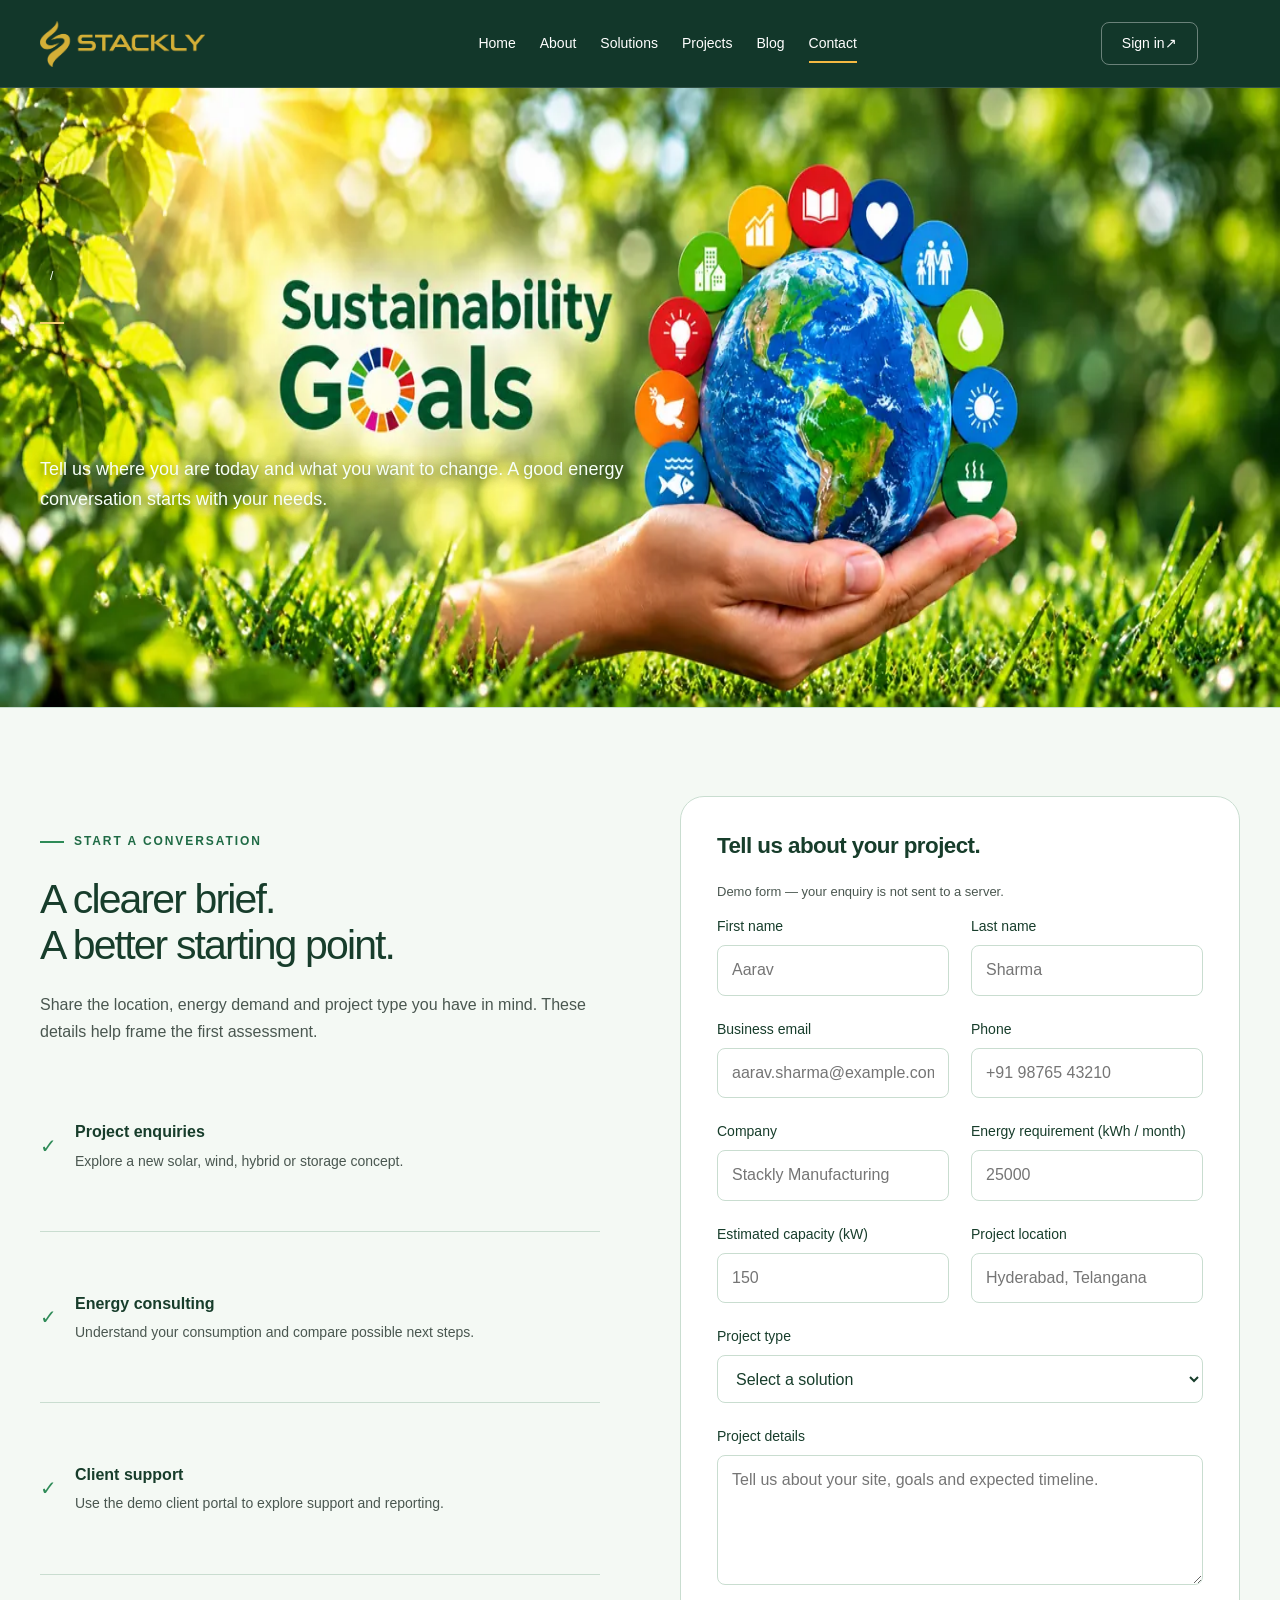
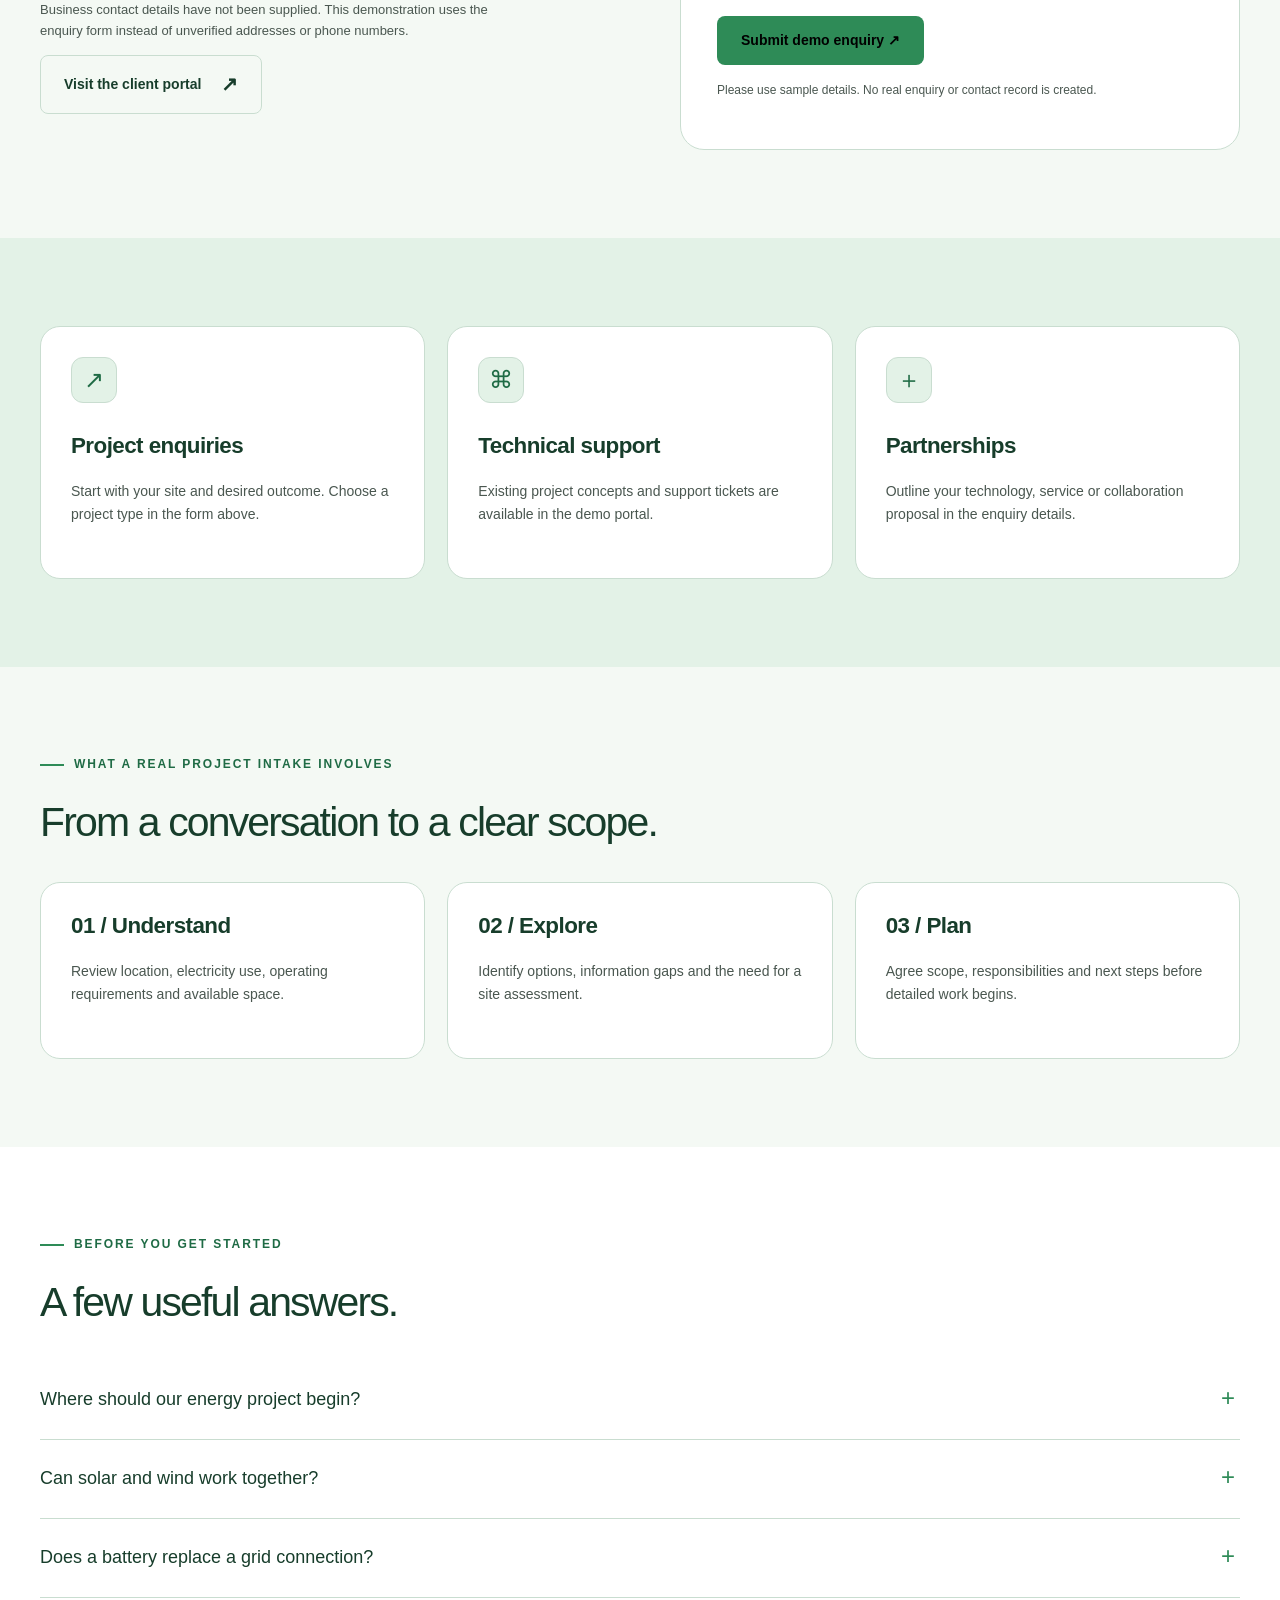
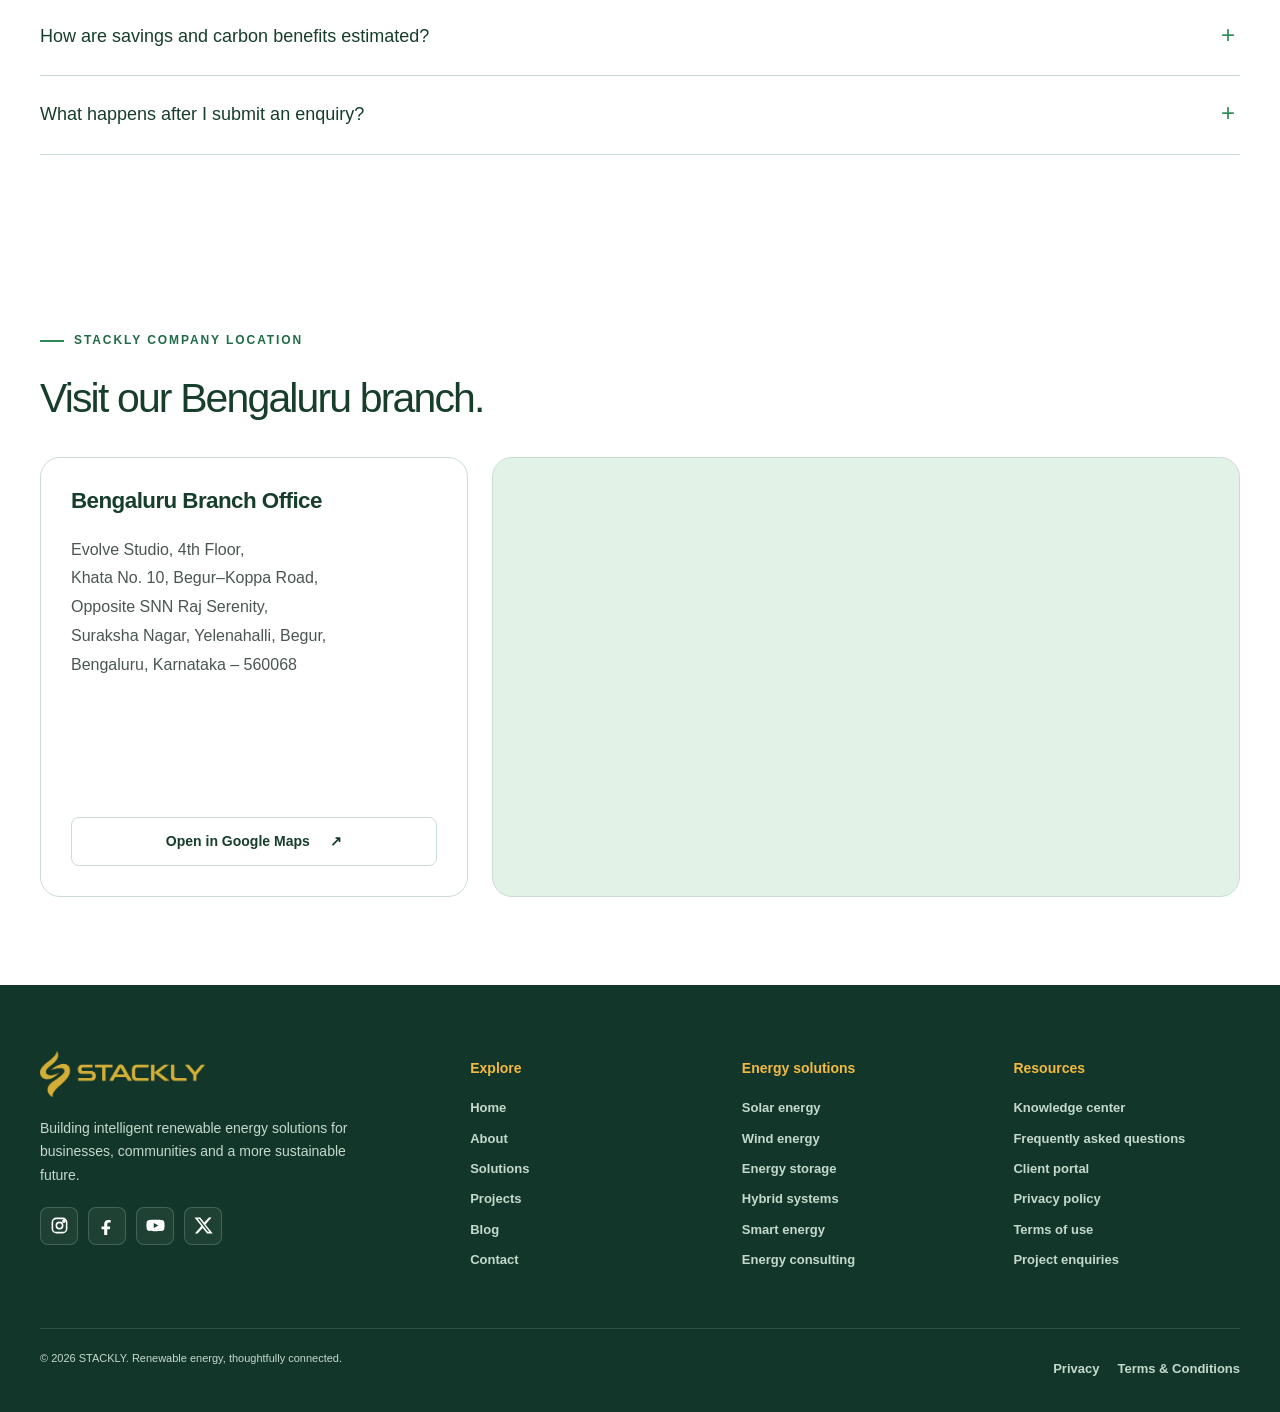
==== commit 420f721a: "Update contact.html" ====
--- a/contact.html
+++ b/contact.html
@@ -58,8 +58,8 @@
       </section>
       <section class="section reveal" id="enquiry">
         <div class="container">
-          <div class="split" style="align-items: start">
-            <div>
+          <div class="split enquiry-layout">
+            <div class="enquiry-content">
               <div class="eyebrow">Start a conversation</div>
               <h2>A clearer brief.<br />A better starting point.</h2>
               <p>
--- a/styles.css
+++ b/styles.css
@@ -1,4 +1,4 @@
-﻿:root {
+:root {
   --forest: #12372a;
   --bg: #f4f9f4;
   --mint: #e3f2e7;
@@ -585,9 +585,9 @@
   padding: 30px;
   min-width: 0;
   transition:
-    transform 0.2s,
-    box-shadow 0.2s,
-    border-color 0.2s;
+    transform 0.3s ease,
+    box-shadow 0.3s ease,
+    border-color 0.3s ease;
   display: flex;
   flex-direction: column;
 }
@@ -705,6 +705,15 @@
   display: flex;
   align-items: start;
   gap: 18px;
+  transition:
+    transform 0.3s ease,
+    box-shadow 0.3s ease,
+    border-color 0.3s ease;
+}
+.benefit-list li:hover {
+  transform: translateY(-4px);
+  border-color: #8eb79b;
+  box-shadow: 0 14px 30px #12372a0a;
 }
 .benefit-list li span {
   color: var(--primary);
@@ -789,6 +798,15 @@
   background: white;
   margin-bottom: 14px;
   border-radius: 0 10px 10px 0;
+  transition:
+    transform 0.3s ease,
+    box-shadow 0.3s ease,
+    border-color 0.3s ease;
+}
+.spec:hover {
+  transform: translateY(-4px);
+  border-color: var(--hover);
+  box-shadow: 0 14px 30px #12372a14;
 }
 .spec strong {
   color: var(--heading);
@@ -1262,6 +1280,29 @@
 }
 .form-panel .btn {
   margin-top: 22px;
+}
+.enquiry-layout {
+  align-items: stretch;
+}
+@media (min-width: 851px) {
+  .enquiry-content {
+    display: flex;
+    flex-direction: column;
+    padding-block: 36px;
+    min-width: 0;
+  }
+  .enquiry-content .benefit-list {
+    display: flex;
+    flex-direction: column;
+    flex: 1;
+  }
+  .enquiry-content .benefit-list li {
+    flex: 1;
+    align-items: center;
+  }
+  .enquiry-content > .btn {
+    align-self: flex-start;
+  }
 }
 .form-note {
   font-size: 12px;
@@ -1705,6 +1746,22 @@
   line-height: 1.2;
   letter-spacing: 0;
 }
+.dashboard-account {
+  display: flex;
+  flex-direction: column;
+  align-items: flex-end;
+  gap: 8px;
+  max-width: 100%;
+  margin-left: auto;
+}
+.dashboard-email {
+  max-width: 100%;
+  overflow-wrap: anywhere;
+}
+.dashboard-role {
+  color: var(--heading);
+  font-weight: 600;
+}
 .dash-heading {
   display: flex;
   justify-content: space-between;
@@ -1737,9 +1794,9 @@
   background: white;
   min-width: 0;
   transition:
-    transform 0.2s ease,
-    box-shadow 0.2s ease,
-    border-color 0.2s ease;
+    transform 0.3s ease,
+    box-shadow 0.3s ease,
+    border-color 0.3s ease;
 }
 .kpi:hover {
   transform: translateY(-3px);
@@ -1776,9 +1833,9 @@
   min-width: 0;
   overflow: hidden;
   transition:
-    transform 0.22s ease,
-    box-shadow 0.22s ease,
-    border-color 0.22s ease;
+    transform 0.3s ease,
+    box-shadow 0.3s ease,
+    border-color 0.3s ease;
 }
 .chart-card:hover {
   transform: translateY(-4px);
@@ -1882,9 +1939,15 @@
   color: var(--heading);
 }
 .error-page {
-  min-height: 70vh;
+  min-height: 100vh;
+  min-height: 100dvh;
+  display: flex;
+  flex-direction: column;
+  align-items: center;
+  justify-content: center;
+  gap: clamp(10px, 2dvh, 22px);
   text-align: center;
-  padding: 65px 20px;
+  padding: clamp(16px, 4dvh, 40px) 20px;
   background-color: var(--forest);
   background-image:
     linear-gradient(180deg, rgba(244, 249, 244, 0.84), rgba(244, 249, 244, 0.72)),
@@ -1894,21 +1957,22 @@
   background-size: cover;
 }
 .error-number {
-  font-size: clamp(8rem, 23vw, 18rem);
+  font-size: clamp(4rem, min(23vw, 28dvh), 18rem);
   line-height: 1;
   letter-spacing: -0.09em;
   color: var(--primary);
   font-weight: 500;
 }
 .error-page h1 {
-  font-size: clamp(2rem, 4vw, 3.4rem);
-  margin-top: 22px;
+  font-size: clamp(1.5rem, min(4vw, 7dvh), 3.4rem);
+  margin: 0;
 }
 .error-page p {
-  margin: auto;
+  margin: 0;
 }
 .error-page .hero-actions {
   justify-content: center;
+  margin: 0;
 }
 .error-page .btn.secondary {
   background: #ffffff;
@@ -2249,6 +2313,11 @@
   }
   .dash-top {
     flex-wrap: wrap;
+  }
+  .dashboard-account {
+    width: 100%;
+    align-items: flex-start;
+    margin-left: 0;
   }
   .filter-toolbar {
     align-items: stretch;
@@ -2828,9 +2897,9 @@
   background: white;
   overflow: hidden;
   transition:
-    transform 0.2s,
-    box-shadow 0.2s,
-    border-color 0.2s;
+    transform 0.3s ease,
+    box-shadow 0.3s ease,
+    border-color 0.3s ease;
 }
 .image-editorial-card:hover {
   transform: translateY(-4px);
@@ -3043,8 +3112,13 @@
 }
 
 body[data-page="blog"] .page-hero {
-  background-image: url("images/page-backgrounds/blog-wide.webp");
+  background-image:
+    linear-gradient(90deg, rgba(6, 27, 16, 0.78), rgba(6, 27, 16, 0.2)),
+    url("images/page-backgrounds/blog-wide.webp");
   background-size: 100% 100%;
+}
+body[data-page="blog"] .page-hero .breadcrumb {
+  color: #f7fff8;
 }
 
 body[data-page="sustainability"] .page-hero {
@@ -3222,6 +3296,9 @@
   .page-hero:hover,
   .editorial-hero:hover,
   .card:hover,
+  .card:hover .icon-box,
+  .benefit-list li:hover,
+  .spec:hover,
   .numbers-panel:hover,
   .storage-panel:hover,
   .kpi:hover,
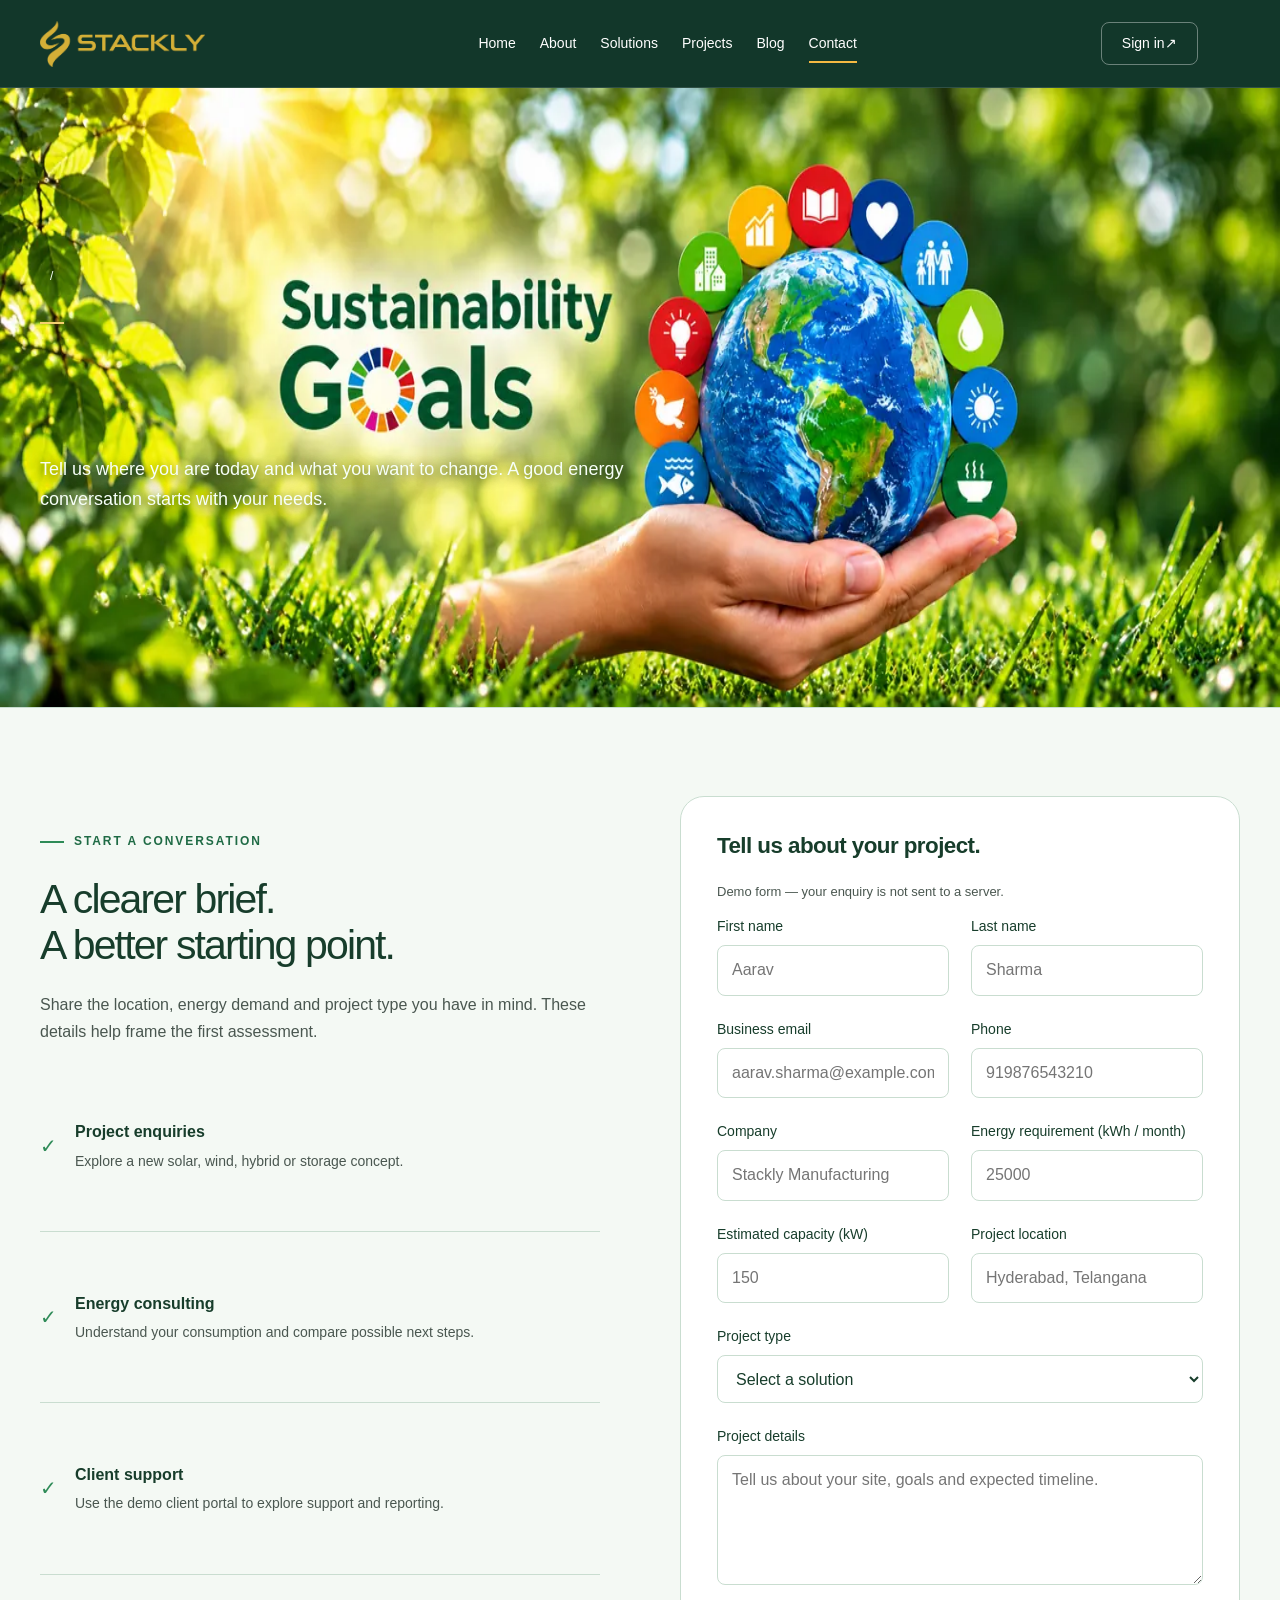
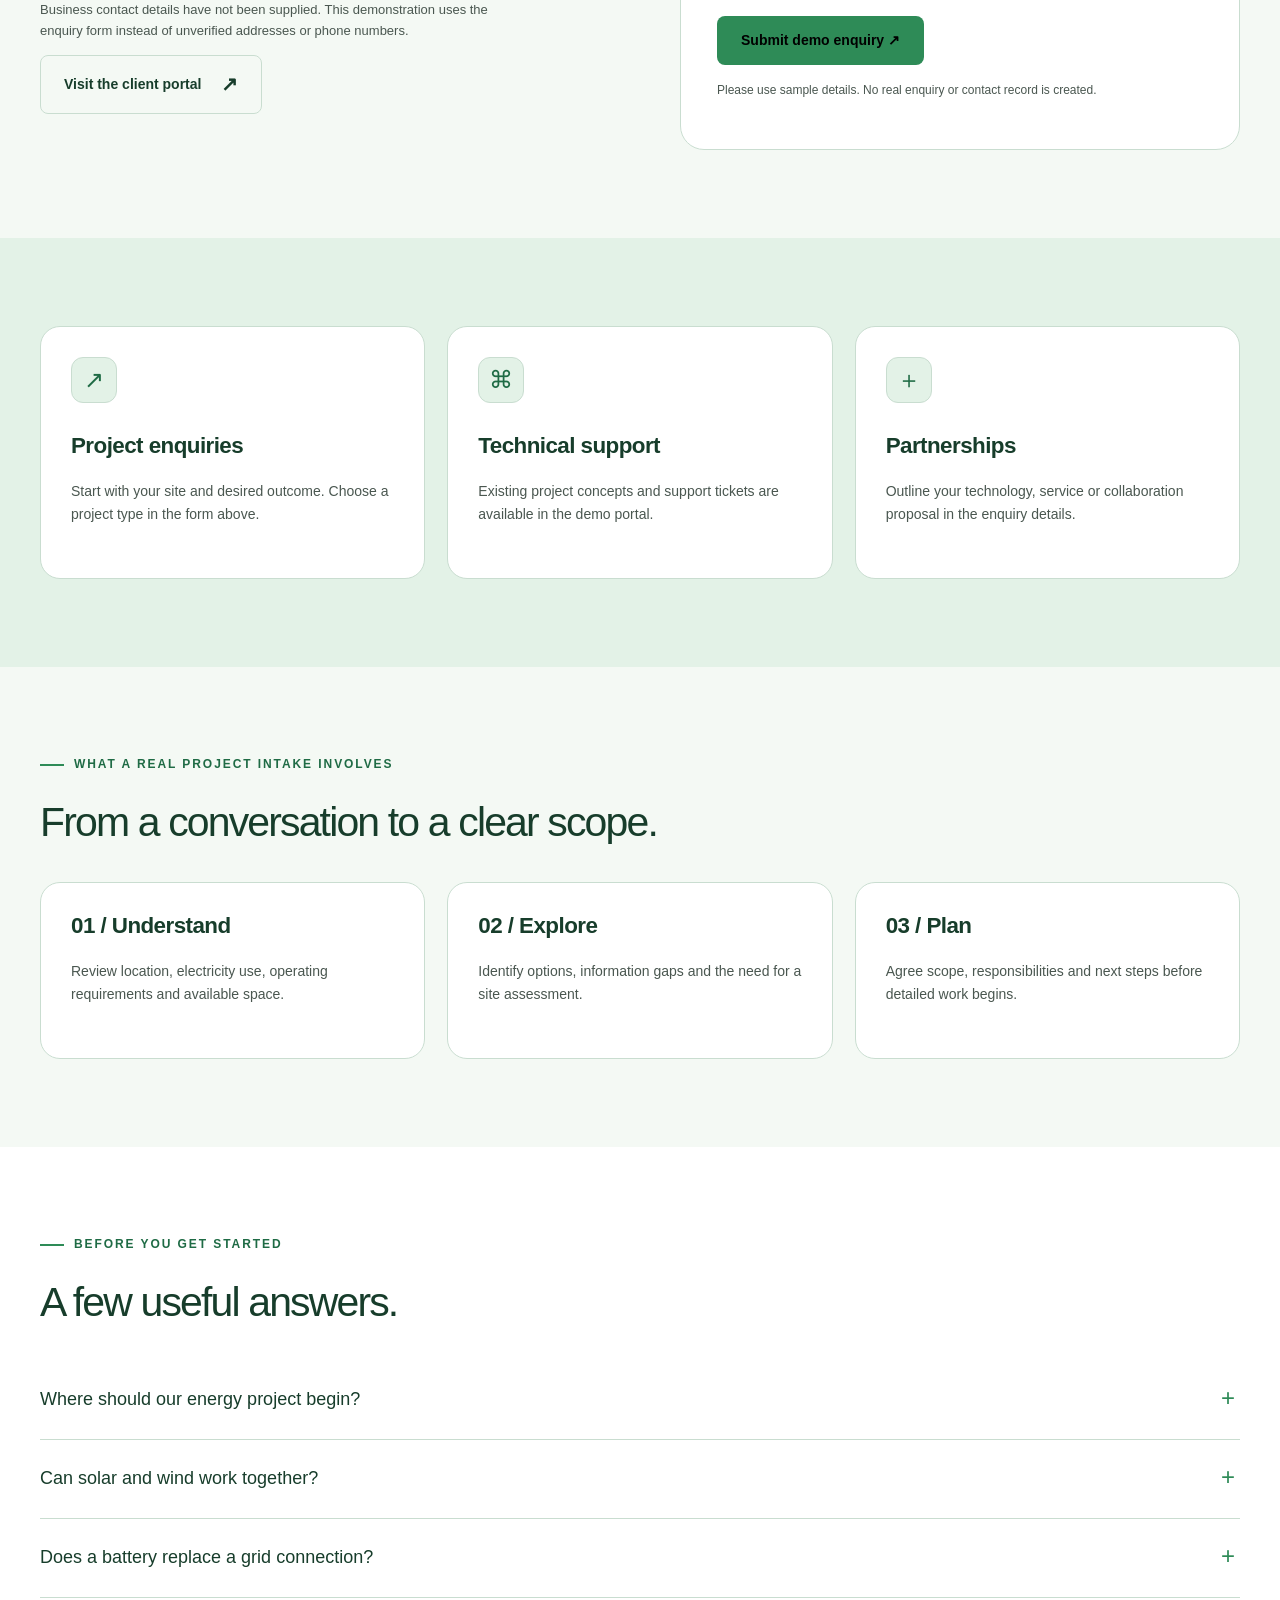
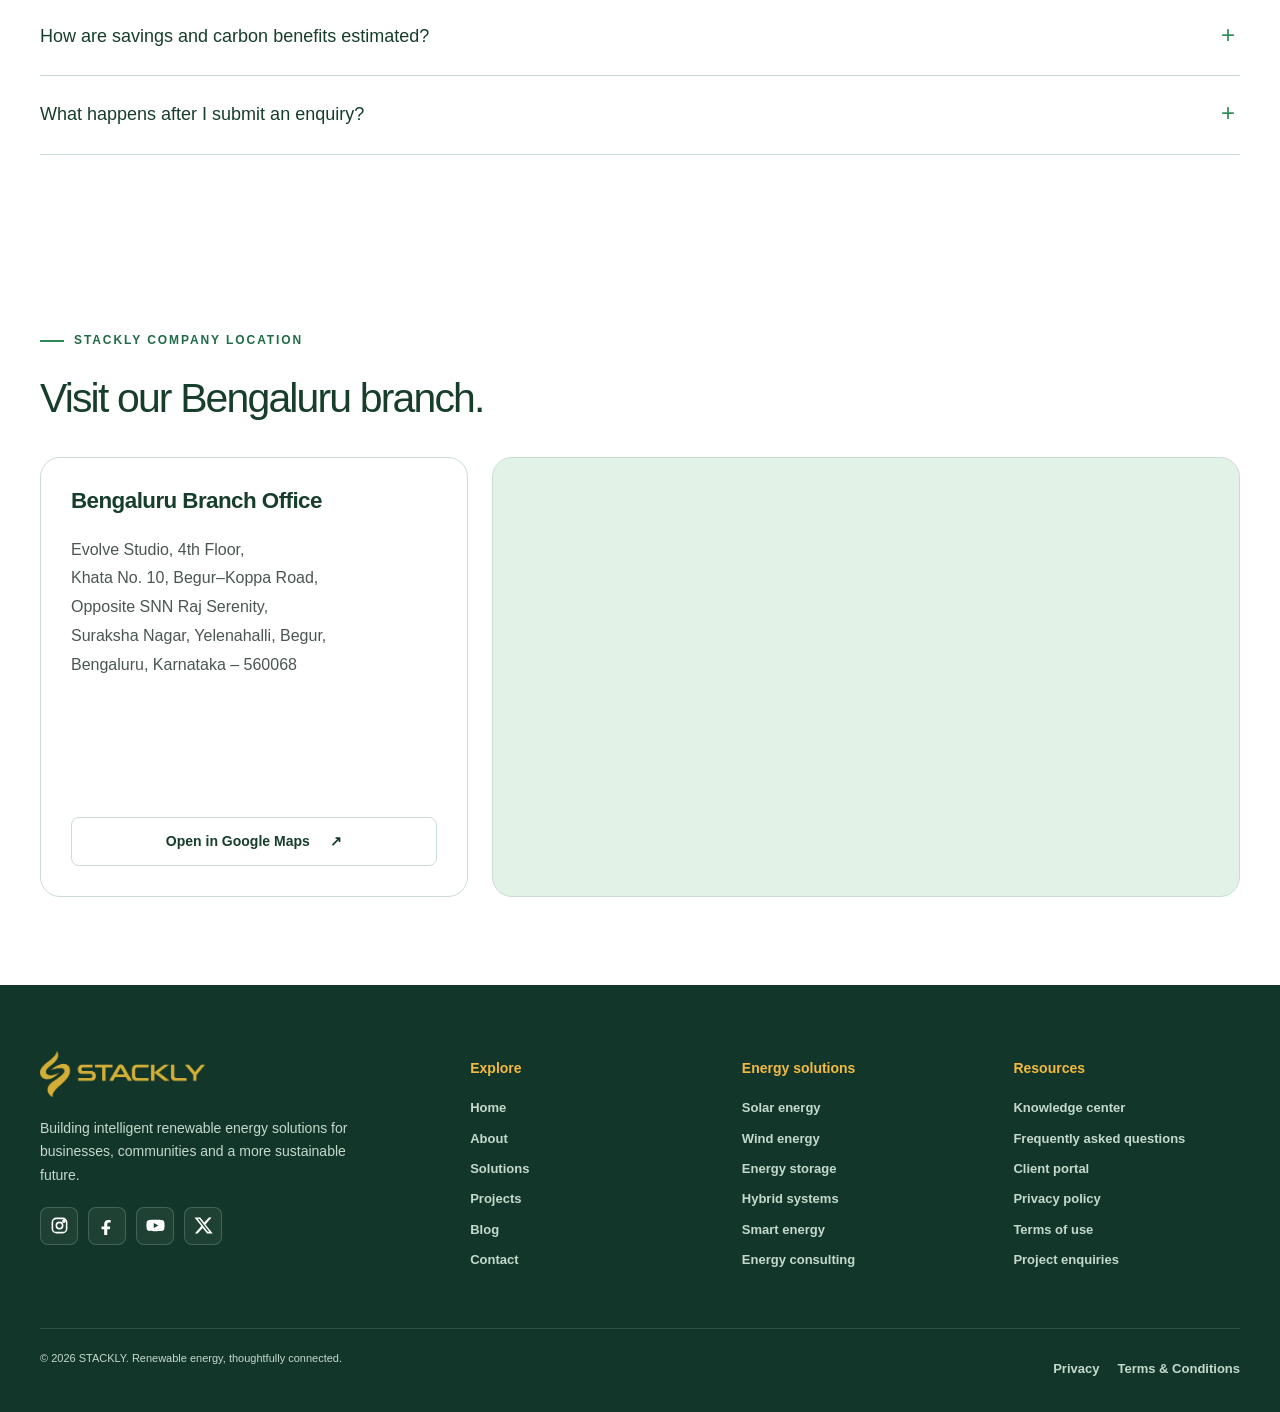
==== commit 184d51a2: "Update contact.html" ====
--- a/contact.html
+++ b/contact.html
@@ -118,6 +118,8 @@
                     id="contact-first"
                     name="first"
                     type="text"
+                    pattern="[A-Za-z]+"
+                    data-characters="letters"
                     placeholder="Aarav"
                     required
                     aria-describedby="error-first"
@@ -130,6 +132,8 @@
                     id="contact-last"
                     name="last"
                     type="text"
+                    pattern="[A-Za-z]+"
+                    data-characters="letters"
                     placeholder="Sharma"
                     required
                     aria-describedby="error-last"
@@ -154,7 +158,10 @@
                     id="contact-phone"
                     name="phone"
                     type="tel"
-                    placeholder="+91 98765 43210"
+                    inputmode="numeric"
+                    pattern="[0-9]{7,20}"
+                    data-characters="digits"
+                    placeholder="919876543210"
                     required
                     aria-describedby="error-phone"
                   />
--- a/styles.css
+++ b/styles.css
@@ -483,6 +483,66 @@
   letter-spacing: 0.04em;
   color: var(--text);
 }
+/* Home content uses transforms so hover never changes document layout.
+   Touch devices and reduced-motion preferences retain the static design. */
+@media (hover: hover) and (pointer: fine) and (prefers-reduced-motion: no-preference) {
+  body[data-page="home"] :is(
+    .image-story-copy,
+    .image-story-points li,
+    .industry,
+    .pill-row .tag,
+    .metric-stat strong,
+    .diagram-shell,
+    .energy-node,
+    .diagram-bottom > div,
+    .progress-row,
+    .quote,
+    .faq details,
+    .pause
+  ) {
+    transition: transform 0.3s ease, box-shadow 0.3s ease;
+  }
+
+  body[data-page="home"] :is(.metric-stat strong, .industry span) {
+    display: inline-block;
+    transition: transform 0.3s ease;
+  }
+
+  body[data-page="home"] :is(
+    .image-story-copy,
+    .image-story-points li,
+    .industry,
+    .pill-row .tag,
+    .diagram-shell,
+    .energy-node,
+    .diagram-bottom > div,
+    .progress-row,
+    .quote,
+    .faq details,
+    .pause
+  ):hover,
+  body[data-page="home"] .industry:focus-visible {
+    transform: translateY(-3px);
+  }
+
+  body[data-page="home"] :is(.pill-row .tag, .diagram-shell, .energy-node:not(.center)):hover {
+    box-shadow: 0 12px 26px #12372a14;
+  }
+
+  body[data-page="home"] .metric-stat:hover strong {
+    transform: translateY(-4px);
+  }
+
+  body[data-page="home"] .industry:is(:hover, :focus-visible) span {
+    transform: translate(3px, -3px);
+  }
+}
+
+body[data-page="home"] :is(.industry, .pause):focus-visible {
+  outline: 2px solid var(--primary);
+  outline-offset: 4px;
+}
+
 .metrics-strip {
   border-top: 1px solid var(--border);
   border-bottom: 1px solid var(--border);
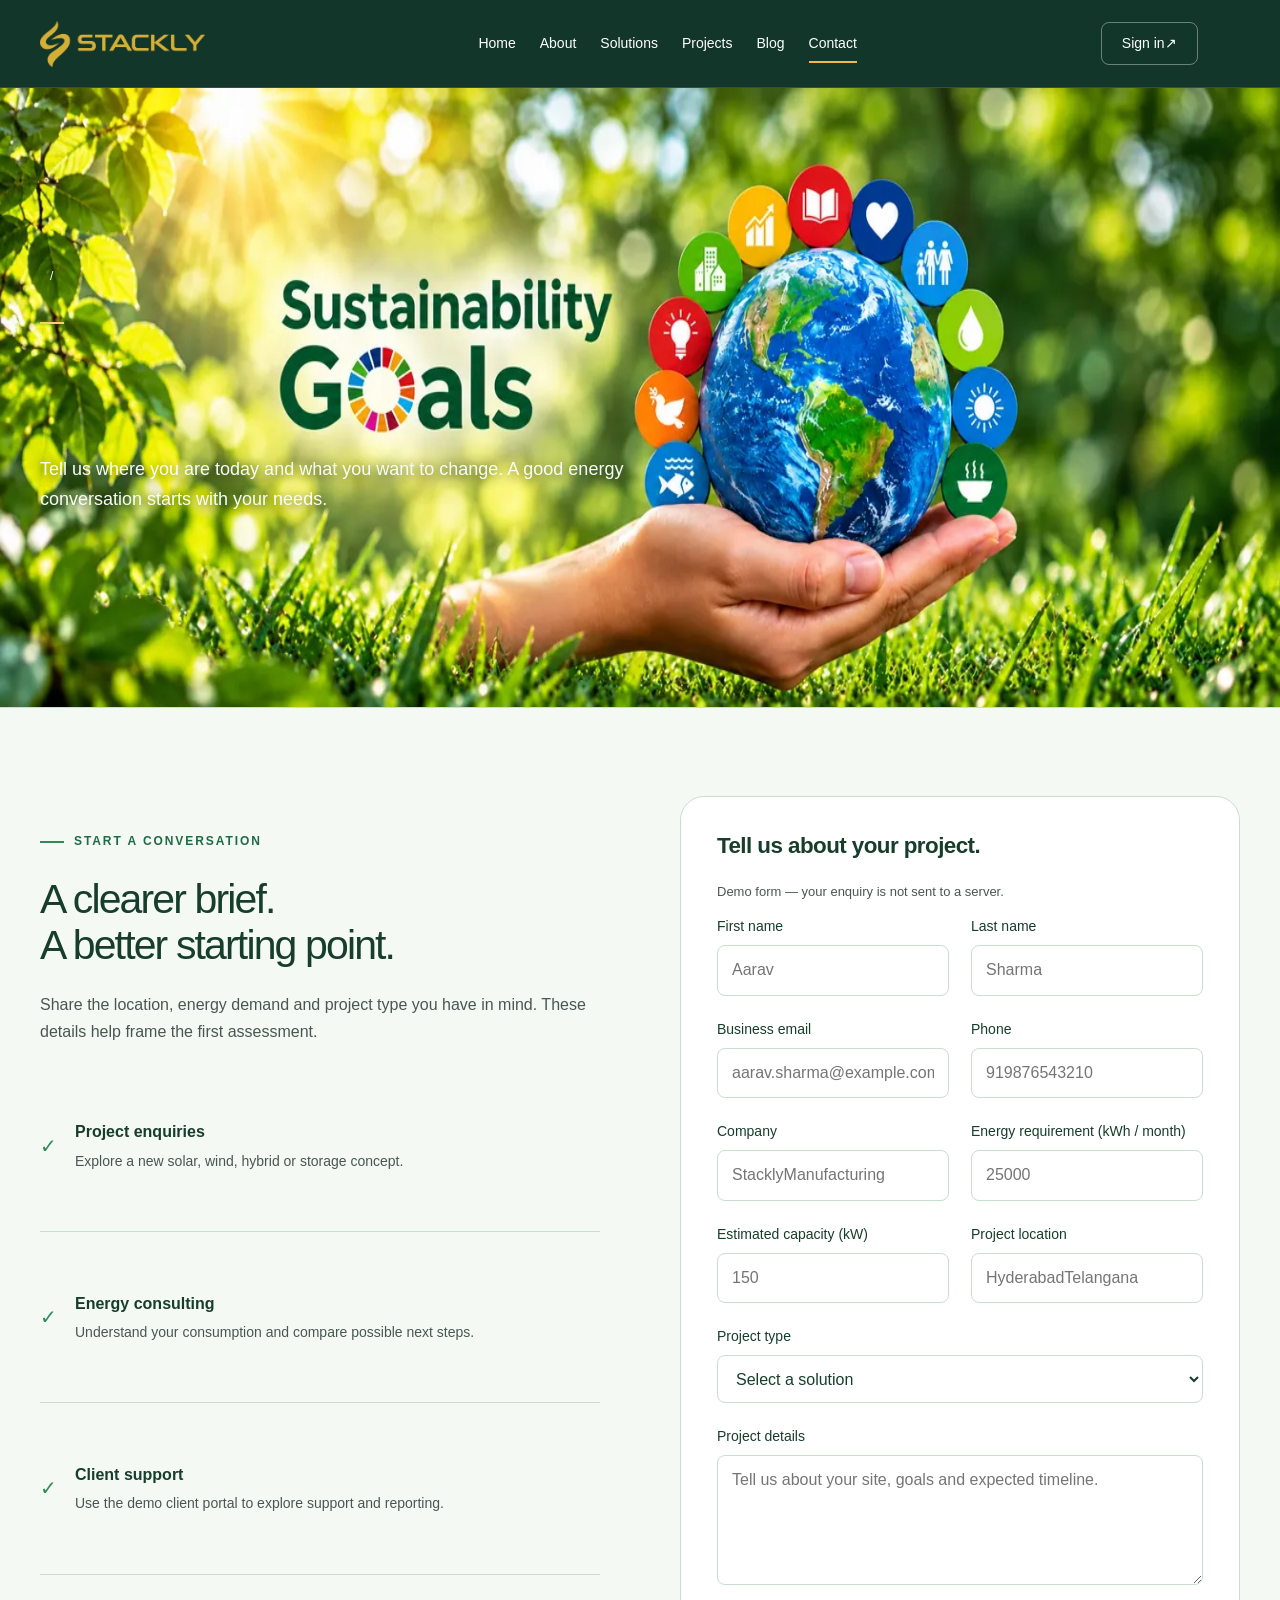
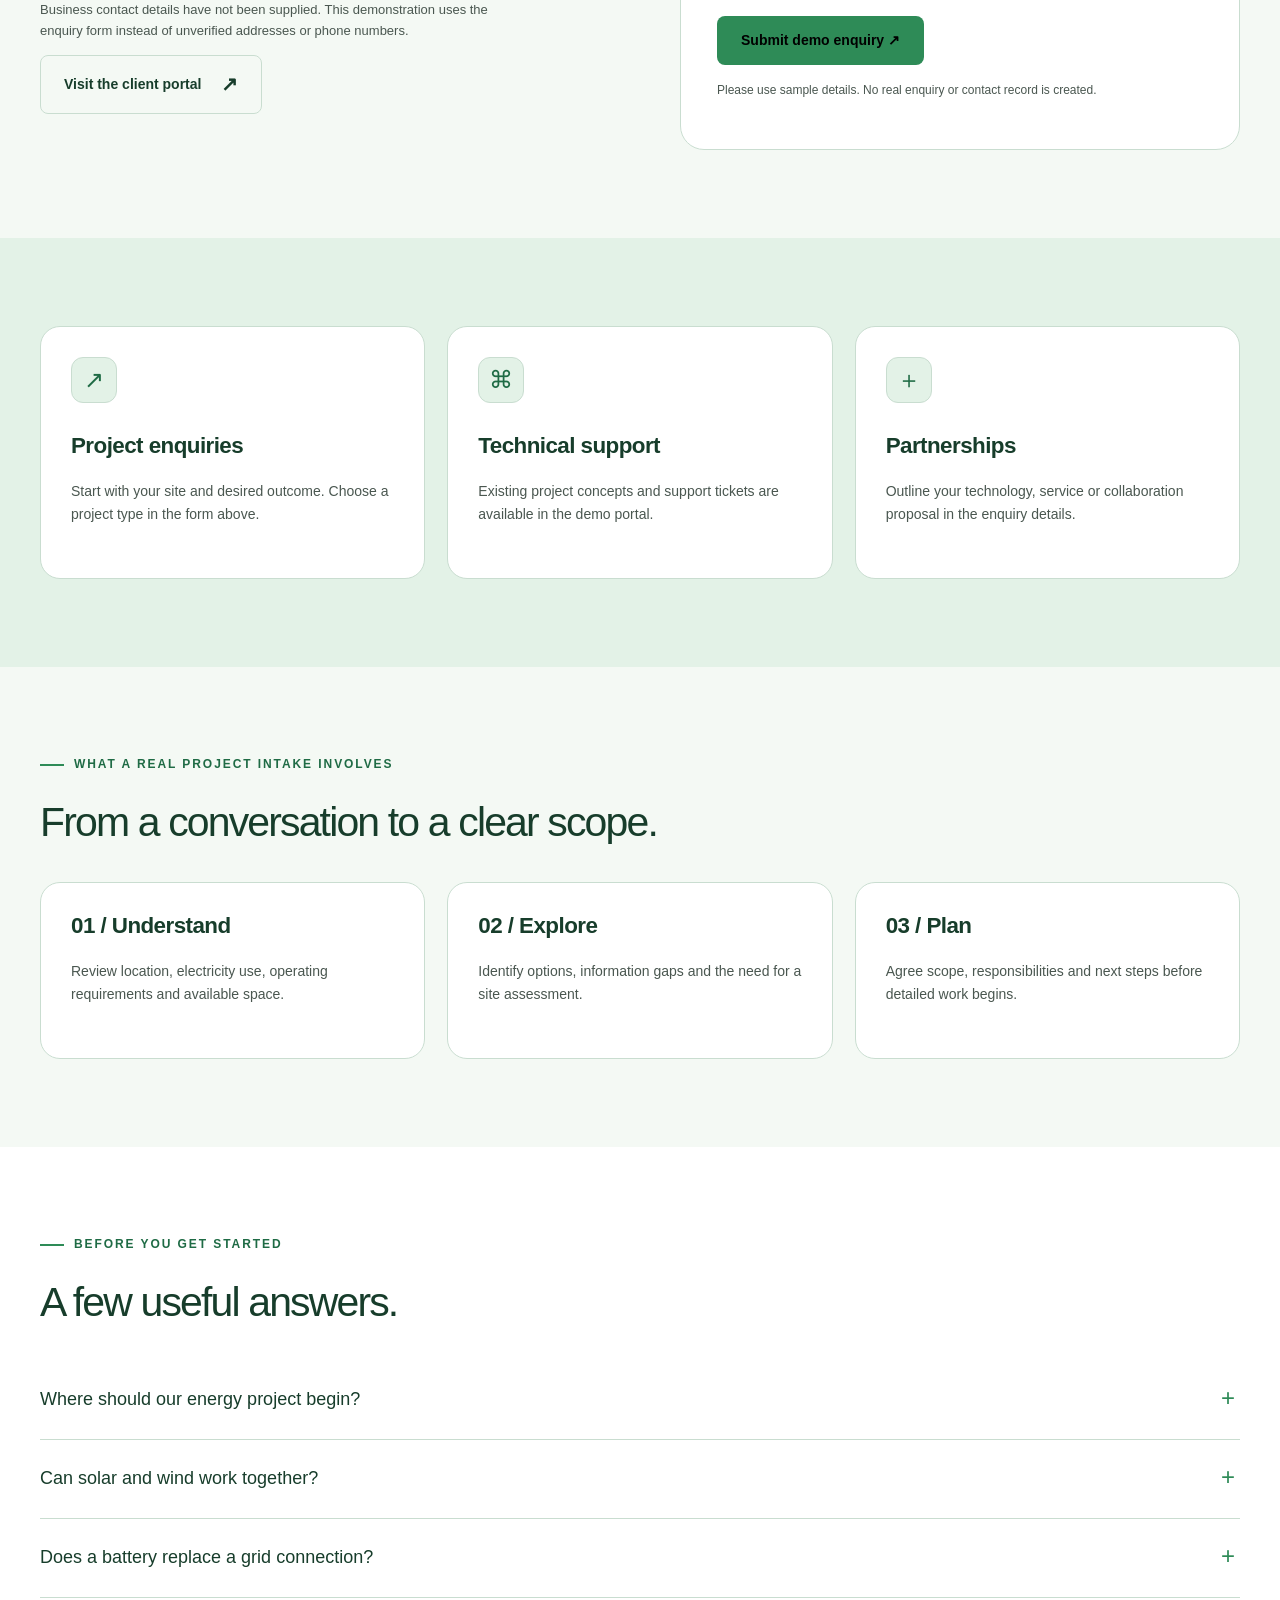
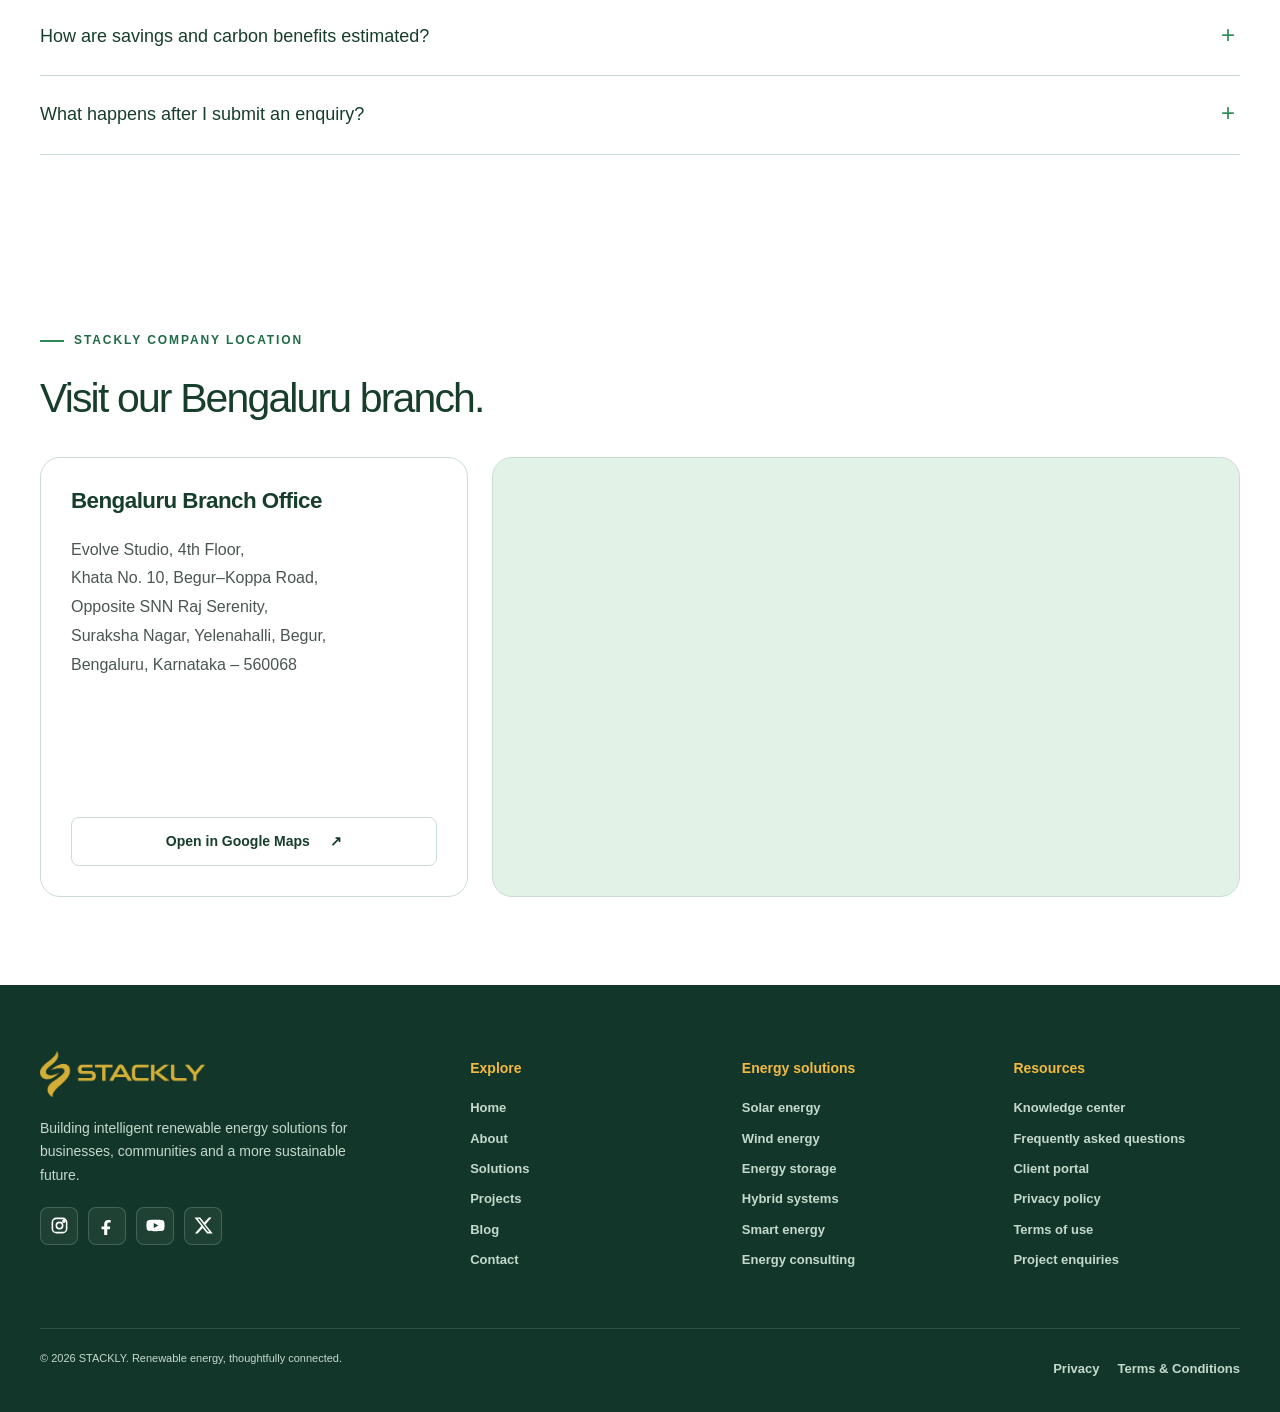
==== commit ade6f11b: "Update contact.html" ====
--- a/contact.html
+++ b/contact.html
@@ -146,6 +146,7 @@
                     id="contact-email"
                     name="email"
                     type="email"
+                    pattern="[^\s@]+@[^\s@]+\.[^\s@]+"
                     placeholder="aarav.sharma@example.com"
                     required
                     aria-describedby="error-email"
@@ -173,7 +174,9 @@
                     id="contact-company"
                     name="company"
                     type="text"
-                    placeholder="Stackly Manufacturing"
+                    pattern="[A-Za-z]+"
+                    data-characters="letters"
+                    placeholder="StacklyManufacturing"
                     required
                     aria-describedby="error-company"
                   />
@@ -214,7 +217,9 @@
                     id="contact-location"
                     name="location"
                     type="text"
-                    placeholder="Hyderabad, Telangana"
+                    pattern="[A-Za-z]+"
+                    data-characters="letters"
+                    placeholder="HyderabadTelangana"
                     required
                     aria-describedby="error-location"
                   />
